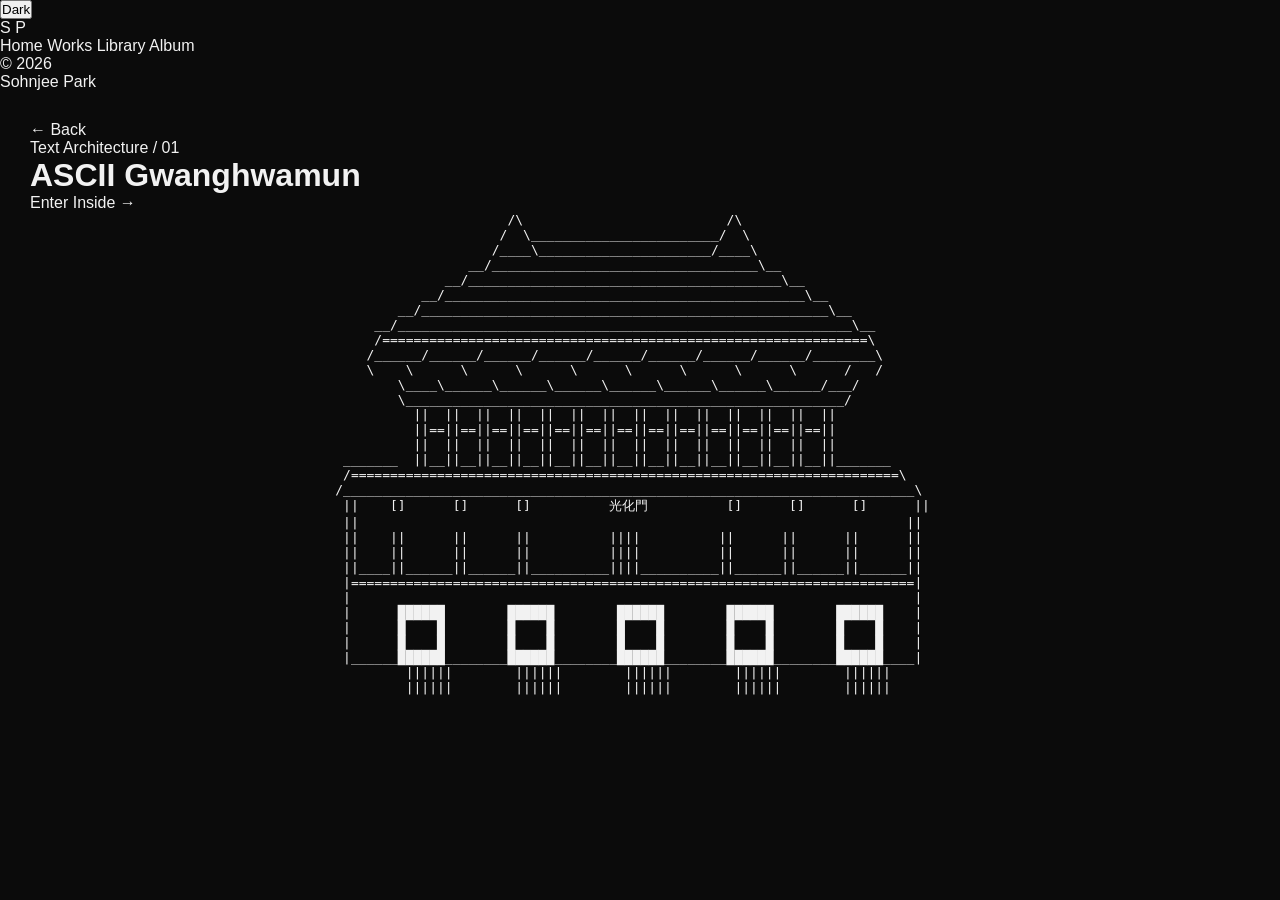
==== ascii-house.html @ 8c7b6ba4 "add extra html" ====
<!DOCTYPE html>
<html lang="ko">
<head>
  <title>ASCII Gwanghwamun | Sohnjee Park</title>
  <meta charset="utf-8" />
  <link rel="stylesheet" href="assets/style.css">
</head>

<body>

  <button class="theme-toggle" id="themeToggle">Dark</button>

  <aside class="side-nav">
  <div class="logo">
    <span>S</span>
    <i></i>
    <span>P</span>
  </div>

  <nav>
    <a href="index.html">Home</a>
    <a href="index.html#works" class="active">Works</a>
    <a href="index.html#library">Library</a>
    <a href="index.html#media">Album</a>
  </nav>

  <p class="copyright">© 2026<br>Sohnjee Park</p>
</aside>


  <main class="site-main">
  <div class="page ascii-page">

        <header class="sub-hero">
        <a class="back" href="index.html">← Back</a>

        <div>
            <p class="sub-label">Text Architecture / 01</p>
            <h1 class="sub-title">ASCII Gwanghwamun</h1>

            <div class="ascii-nav">
            <a href="ascii-interior.html">Enter Inside →</a>
            </div>
        </div>
        </header>

    <section class="ascii-full">
      <pre id="ascii-house">
                                                             /\                          /\                         
                                                            /  \________________________/  \                        
                                                           /____\______________________/____\                       
                                                        __/__________________________________\__                    
                                                     __/________________________________________\__                 
                                                  __/______________________________________________\__              
                                               __/____________________________________________________\__           
                                            __/__________________________________________________________\__        
                                            /==============================================================\       
                                           /______/______/______/______/______/______/______/______/________\      
                                           \    \      \      \      \      \      \      \      \      /   /       
                                               \____\______\______\______\______\______\______\______/___/        
                                               \________________________________________________________/         
                                                 ||  ||  ||  ||  ||  ||  ||  ||  ||  ||  ||  ||  ||  ||          
                                                 ||==||==||==||==||==||==||==||==||==||==||==||==||==||          
                                                 ||  ||  ||  ||  ||  ||  ||  ||  ||  ||  ||  ||  ||  ||          
                                        _______  ||__||__||__||__||__||__||__||__||__||__||__||__||__||_______   
                                        /======================================================================\  
                                       /_________________________________________________________________________\ 
                                        ||    []      []      []          光化門          []      []      []      ||
                                        ||                                                                      ||
                                        ||    ||      ||      ||          ||||          ||      ||      ||      ||
                                        ||    ||      ||      ||          ||||          ||      ||      ||      ||
                                        ||____||______||______||__________||||__________||______||______||______||
                                        |========================================================================|
                                        |                                                                        |
                                        |      ██████        ██████        ██████        ██████        ██████    |
                                        |      █    █        █    █        █    █        █    █        █    █    |
                                        |      █    █        █    █        █    █        █    █        █    █    |
                                        |______██████________██████________██████________██████________██████____|
                                                ||||||        ||||||        ||||||        ||||||        ||||||
                                                ||||||        ||||||        ||||||        ||||||        ||||||
</pre>
    </section>



    </div>
  </main>

  <script src="assets/script.js"></script>
</body>
</html>
---- assets/style.css ----
* {
  margin: 0;
  padding: 0;
  box-sizing: border-box;
}

body {
  background: #0b0b0b;
  color: #f2f2f2;
  font-family: Helvetica, Arial, sans-serif;
  overflow-x: hidden;
  cursor: none;
}

a {
  color: inherit;
  text-decoration: none;
}

.page {
  padding: 30px;
}

.cursor {
  position: fixed;
  width: 22px;
  height: 22px;
  border: 1px solid white;
  border-radius: 50%;
  pointer-events: none;
  z-index: 999;
  mix-blend-mode: difference;
  transform: translate(-50%, -50%);
}

.hero {
  min-height: 95vh;
  display: flex;
  flex-direction: column;
  justify-content: space-between;
  border: 1px solid #f2f2f2;
  padding: 30px;
}

.small-text {
  font-size: 14px;
  letter-spacing: 2px;
  text-transform: uppercase;
  opacity: 0.7;
}

.main-title {
  font-size: 15vw;
  line-height: 0.8;
  letter-spacing: -0.08em;
  text-transform: uppercase;
}

.main-title span {
  display: block;
  transition: transform 0.3s ease, letter-spacing 0.3s ease;
}

.main-title:hover span:first-child {
  transform: translateX(40px);
  letter-spacing: 0.02em;
}

.main-title:hover span:last-child {
  transform: translateX(-40px);
  letter-spacing: 0.02em;
}

.desc {
  max-width: 520px;
  font-size: 24px;
  line-height: 1.2;
}

.info {
  display: grid;
  grid-template-columns: repeat(3, 1fr);
  gap: 1px;
  margin-top: 30px;
  border: 1px solid #f2f2f2;
  background: #f2f2f2;
}

.card {
  background: #0b0b0b;
  min-height: 260px;
  padding: 25px;
  display: flex;
  flex-direction: column;
  justify-content: space-between;
  transition: background 0.3s ease, color 0.3s ease;
}

.card:hover {
  background: #f2f2f2;
  color: #0b0b0b;
}

.label {
  font-size: 13px;
  text-transform: uppercase;
  letter-spacing: 2px;
  opacity: 0.6;
}

.card h2 {
  font-size: 42px;
  line-height: 0.95;
  letter-spacing: -0.05em;
}

.interactive-section {
  margin-top: 30px;
  min-height: 100vh;
  border: 1px solid #f2f2f2;
  padding: 30px;
  display: flex;
  flex-direction: column;
  justify-content: space-between;
  overflow: hidden;
}

.type-box {
  width: 100%;
}

.interactive-type {
  font-size: 13vw;
  font-weight: 900;
  line-height: 0.8;
  letter-spacing: -0.08em;
  transition: transform 0.15s ease, letter-spacing 0.15s ease;
}

.outline {
  color: transparent;
  -webkit-text-stroke: 1.5px #f2f2f2;
}

@media (max-width: 800px) {
  .info {
    grid-template-columns: 1fr;
  }

  .main-title {
    font-size: 22vw;
  }

  .interactive-type {
    font-size: 19vw;
  }

  .desc {
    font-size: 20px;
  }
}
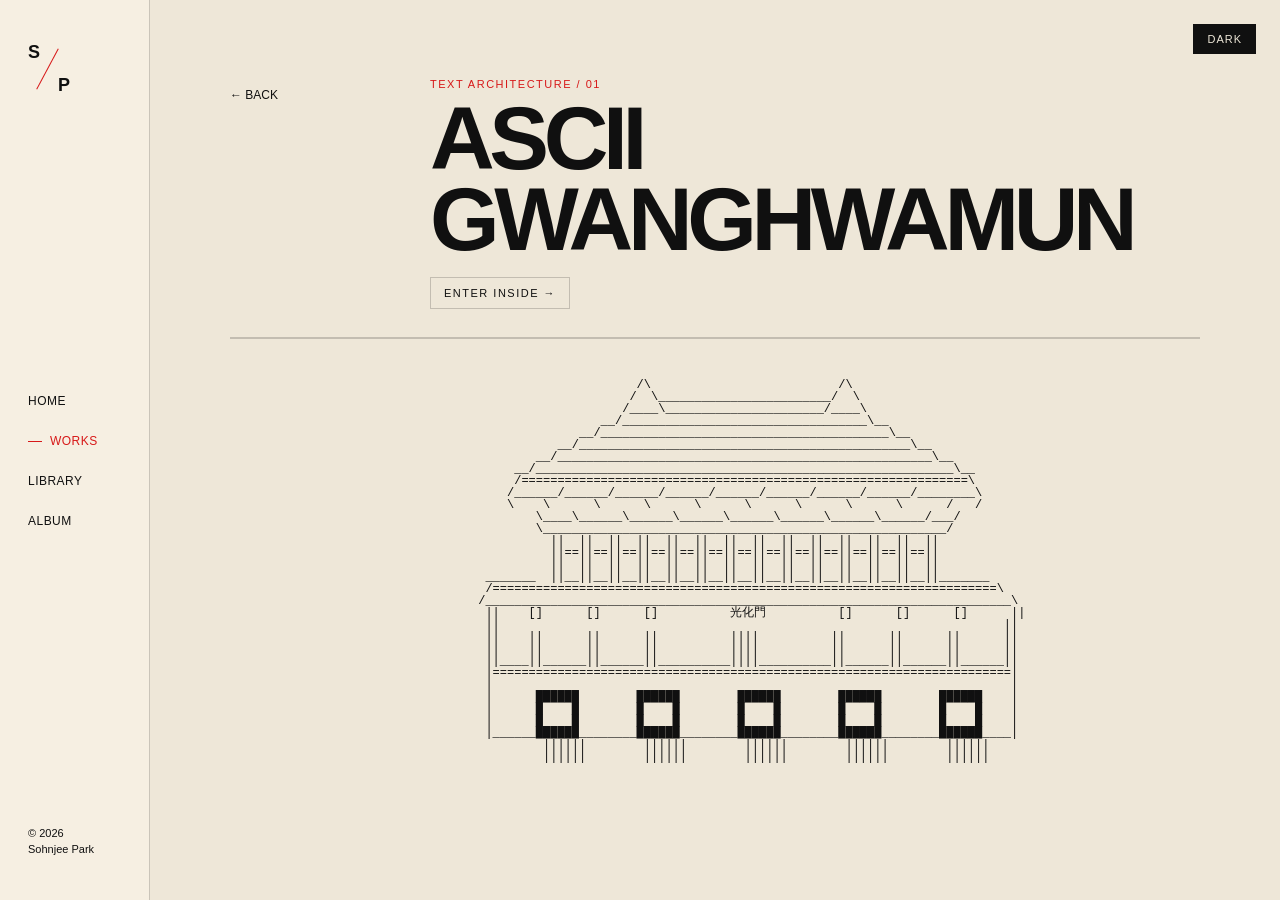
==== commit 96acad33: "Refactor ASCII house HTML structure" ====
--- a/ascii-house.html
+++ b/ascii-house.html
@@ -45,7 +45,9 @@
         </header>
 
     <section class="ascii-full">
-      <pre id="ascii-house">
+        <div class="ascii-house-wrap ascii-house-wrap">
+      <a class="ascii-switch-link" href="ascii-interior.html">
+  <pre id="ascii-house">
                                                              /\                          /\                         
                                                             /  \________________________/  \                        
                                                            /____\______________________/____\                       
@@ -79,6 +81,8 @@
                                                 ||||||        ||||||        ||||||        ||||||        ||||||
                                                 ||||||        ||||||        ||||||        ||||||        ||||||
 </pre>
+</a>
+</div>
     </section>
 
 
@@ -88,4 +92,4 @@
 
   <script src="assets/script.js"></script>
 </body>
-</html>+</html>
--- a/assets/style.css
+++ b/assets/style.css
@@ -4,12 +4,35 @@
   box-sizing: border-box;
 }
 
+:root {
+  --bg: #eee7d8;
+  --text: #101010;
+  --muted: #5f5a50;
+  --red: #d71919;
+  --green: #5f7564;
+  --line: rgba(0, 0, 0, 0.18);
+  --paper: #f6efe2;
+}
+
+body.dark {
+  --bg: #10100e;
+  --text: #eee7d8;
+  --muted: #a69a88;
+  --red: #e02a22;
+  --green: #27372d;
+  --line: rgba(238, 231, 216, 0.22);
+  --paper: #1b1b18;
+}
+
+html {
+  scroll-behavior: smooth;
+}
+
 body {
-  background: #0b0b0b;
-  color: #f2f2f2;
+  background: var(--bg);
+  color: var(--text);
   font-family: Helvetica, Arial, sans-serif;
-  overflow-x: hidden;
-  cursor: none;
+  transition: background 0.4s ease, color 0.4s ease;
 }
 
 a {
@@ -18,144 +41,3022 @@
 }
 
 .page {
-  padding: 30px;
-}
-
-.cursor {
+  width: min(1100px, calc(100% - 48px));
+  margin: 0 auto;
+  padding: 36px 0 80px;
+}
+
+/* dark mode button */
+
+.theme-toggle {
   position: fixed;
-  width: 22px;
-  height: 22px;
-  border: 1px solid white;
+  right: 24px;
+  top: 24px;
+  z-index: 20;
+  background: var(--text);
+  color: var(--bg);
+  border: none;
+  padding: 9px 14px;
+  font-size: 11px;
+  letter-spacing: 1px;
+  text-transform: uppercase;
+  cursor: pointer;
+}
+
+/* hero */
+
+.hero {
+  min-height: 68vh;
+  padding: 34px;
+  background:
+    linear-gradient(90deg, rgba(215, 25, 25, 0.92) 0%, rgba(215, 25, 25, 0.92) 34%, transparent 34%),
+    var(--paper);
+  border: 1px solid var(--line);
+  position: relative;
+  overflow: hidden;
+}
+
+.hero::after {
+  content: "";
+  position: absolute;
+  inset: 0;
+  background:
+    repeating-linear-gradient(
+      0deg,
+      transparent 0px,
+      transparent 8px,
+      rgba(0,0,0,0.025) 9px
+    );
+  pointer-events: none;
+}
+
+.hero-meta {
+  display: flex;
+  justify-content: space-between;
+  font-family: "Helvetica", monospace;
+  font-size: 11px;
+  letter-spacing: 1px;
+  text-transform: uppercase;
+  position: relative;
+  z-index: 2;
+}
+
+.main-title {
+  margin-top: 90px;
+  font-size: clamp(76px, 12vw, 160px);
+  line-height: 0.78;
+  letter-spacing: -0.08em;
+  font-weight: 900;
+  text-transform: uppercase;
+  position: relative;
+  z-index: 2;
+  transition: transform 0.15s ease;
+
+  background: linear-gradient(
+    90deg,
+    var(--paper) 0%,
+    var(--paper) 34%,
+    var(--text) 34%,
+    var(--text) 100%
+  );
+
+  -webkit-background-clip: text;
+  background-clip: text;
+  color: transparent;
+}
+
+.title-wrap {
+  position: relative;
+  margin-top: 90px;
+  width: max-content;
+  z-index: 2;
+}
+
+.main-title {
+  margin: 0;
+  padding: 0;
+  font-family: Helvetica, Arial, sans-serif;
+  font-size: clamp(76px, 12vw, 160px);
+  line-height: 0.9;
+  letter-spacing: -0.08em;
+  font-weight: 900;
+  text-transform: uppercase;
+  transition:
+    letter-spacing 0.8s cubic-bezier(0.16, 1, 0.3, 1),
+    transform 0.8s cubic-bezier(0.16, 1, 0.3, 1);
+}
+
+.main-title span {
+  display: block;
+  transition: transform 0.8s cubic-bezier(0.16, 1, 0.3, 1);
+}
+
+/* 기본 검정 글자 */
+.title-base {
+  color: var(--text);
+}
+
+/* 빨간 배경 위에만 보이는 크림색 글자 */
+.title-cover {
+  position: absolute;
+  top: 0;
+  left: 0;
+  color: var(--paper);
+  pointer-events: none;
+
+  /* 빨간 영역보다 아주 살짝 더 넓게 덮어서 검은 글자 삐져나옴 방지 */
+  clip-path: inset(0 60.5% 0 0);
+}
+
+/* 마우스 올리면 오른쪽으로 벌어지는 효과 */
+.title-wrap:hover .main-title {
+  letter-spacing: 0.02em;
+  transform: translateX(28px);
+}
+
+/* Park 줄은 조금 덜 움직이게 하면 더 자연스러움 */
+.title-wrap:hover .main-title span:last-child {
+  transform: translateX(18px);
+}
+
+.intro {
+  margin-top: 28px;
+  max-width: 500px;
+  font-size: 18px;
+  line-height: 1.45;
+  color: var(--muted);
+  position: relative;
+  z-index: 2;
+}
+
+.favorites {
+  margin-top: 46px;
+  display: flex;
+  flex-direction: column;
+  gap: 10px;
+  width: fit-content;
+  position: relative;
+  z-index: 2;
+}
+
+.favorites a {
+  font-family: Helvetica, Arial, sans-serif;
+  font-size: 14px;
+  letter-spacing: 0.2px;
+  border-bottom: 1px solid var(--line);
+  padding-bottom: 5px;
+  color: var(--text);
+
+  transition:
+    color 0.3s ease,
+    padding-left 0.3s ease,
+    letter-spacing 0.3s ease;
+}
+
+.favorites a:hover {
+  color: #4f6d55;
+  padding-left: 12px;
+  letter-spacing: 0.03em;
+}
+
+/* archive */
+
+.works {
+  margin-top: 22px;
+  padding: 32px 0;
+}
+
+.section-head {
+  display: flex;
+  align-items: end;
+  justify-content: space-between;
+  margin-bottom: 22px;
+}
+
+.section-head p {
+  font-family: "Helvetica", monospace;
+  font-size: 11px;
+  text-transform: uppercase;
+  letter-spacing: 1.5px;
+  color: var(--red);
+}
+
+.section-head h2 {
+  font-size: 44px;
+  letter-spacing: -0.05em;
+  text-transform: uppercase;
+}
+
+.work-list {
+  border-top: 1px solid var(--line);
+}
+
+.work-row {
+  display: grid;
+  grid-template-columns: 52px 1fr 190px 30px;
+  align-items: center;
+  padding: 17px 0;
+  border-bottom: 1px solid var(--line);
+  transition: all 0.25s ease;
+}
+
+.work-row:hover {
+  color: var(--red);
+  padding-left: 16px;
+}
+
+.num,
+.type,
+.arrow {
+  font-family: "Helvetica", monospace;
+  font-size: 11px;
+  text-transform: uppercase;
+  letter-spacing: 1px;
+}
+
+.title {
+  font-size: 22px;
+  font-weight: 700;
+  letter-spacing: -0.03em;
+}
+
+.arrow {
+  text-align: right;
+}
+
+/* sub page */
+
+.sub-hero {
+  display: flex;
+  justify-content: space-between;
+  align-items: end;
+  padding-bottom: 22px;
+  border-bottom: 1px solid var(--line);
+}
+
+.back {
+  font-family: "Helvetica", monospace;
+  font-size: 12px;
+  text-transform: uppercase;
+}
+
+.back:hover {
+  color: var(--red);
+}
+
+.sub-label {
+  font-family: "Helvetica", monospace;
+  font-size: 11px;
+  color: var(--red);
+  text-transform: uppercase;
+  letter-spacing: 1.5px;
+  margin-bottom: 8px;
+}
+
+.sub-title {
+  font-size: clamp(42px, 7vw, 92px);
+  line-height: 0.9;
+  letter-spacing: -0.06em;
+  text-transform: uppercase;
+}
+
+.ascii-frame {
+  margin-top: 28px;
+  background:
+    linear-gradient(90deg, rgba(215, 25, 25, 0.88) 0%, rgba(215, 25, 25, 0.88) 18%, transparent 18%),
+    var(--paper);
+  border: 1px solid var(--line);
+  min-height: 560px;
+  display: flex;
+  align-items: center;
+  justify-content: flex-start;
+  overflow-x: auto;
+  overflow-y: hidden;
+  padding: 36px;
+}
+
+#ascii-house {
+  font-family: "Courier New", Courier, monospace;
+  font-size: 12px;
+  line-height: 1;
+  letter-spacing: 0;
+  white-space: pre;
+  tab-size: 2;
+  color: var(--text);
+
+  width: max-content;
+  min-width: max-content;
+  margin: 0;
+}
+
+.ascii-note {
+  margin-top: 18px;
+  font-size: 16px;
+  color: var(--muted);
+}
+
+/* mobile */
+
+@media (max-width: 800px) {
+  .page {
+    width: calc(100% - 28px);
+    padding-top: 70px;
+  }
+
+  .hero {
+    min-height: auto;
+    padding: 24px;
+  }
+
+  .main-title {
+    margin-top: 80px;
+    font-size: 20vw;
+  }
+
+  .work-row {
+    grid-template-columns: 40px 1fr 24px;
+  }
+
+  .type {
+    display: none;
+  }
+
+  .sub-hero {
+    display: block;
+  }
+
+  .sub-title {
+    margin-top: 30px;
+  }
+
+  #ascii-house {
+    font-size: 9px;
+  }
+  #ascii-interior,
+  #ascii-house {
+  font-size: 6px;
+  }
+}
+
+body.dark .title-base {
+  color: var(--text);
+}
+
+body.dark .title-cover {
+  color: var(--paper);
+}
+
+.book-archive {
+  margin-top: 90px;
+  padding-top: 34px;
+  border-top: 1px solid var(--line);
+}
+
+.book-head {
+  width: 86%;
+  margin: 0 auto 26px;
+
+  display: flex;
+  justify-content: space-between;
+  align-items: flex-end;
+}
+
+.book-head p {
+  color: var(--red);
+  font-size: 13px;
+  letter-spacing: 0.18em;
+  text-transform: uppercase;
+  font-weight: 700;
+}
+
+.book-head h2 {
+  font-size: 54px;
+  line-height: 0.9;
+  letter-spacing: -0.06em;
+  text-transform: uppercase;
+}
+
+.book-track-wrap {
+  width: 86%;
+  margin: 0 auto;
+
+  overflow-x: auto;
+  overflow-y: visible;
+  scroll-behavior: smooth;
+  cursor: grab;
+
+  padding-top: 20px;
+  padding-bottom: 18px;
+}
+
+.book-track-wrap:active {
+  cursor: grabbing;
+}
+
+.book-track {
+  display: flex;
+  gap: 18px;
+  width: max-content;
+}
+
+.book-card {
+  width: 170px;
+  flex: 0 0 auto;
+  display: block;
+}
+
+.book-card img {
+  width: 100%;
+  height: 250px;
+  object-fit: cover;
+  display: block;
+  filter: grayscale(15%) contrast(105%);
+  transition:
+    transform 0.45s ease,
+    filter 0.45s ease;
+}
+
+.book-info {
+  margin-top: 12px;
+}
+
+.book-author {
+  display: block;
+
+  font-size: 10px;
+
+  letter-spacing: 0.18em;
+
+  text-transform: uppercase;
+
+  color: var(--red);
+
+  margin-bottom: 6px;
+}
+
+.book-title {
+  display: block;
+
+  font-size: 15px;
+
+  line-height: 1.25;
+
+  color: var(--text);
+
+  transition: color .3s ease;
+}
+
+.book-card:hover img {
+  transform: translateY(-8px);
+  filter: grayscale(0%) contrast(115%);
+}
+
+.book-card:hover .book-author {
+  color: #4f6d55;
+}
+
+.book-card:hover .book-title {
+  color: #4f6d55;
+}
+
+.book-track-wrap::-webkit-scrollbar {
+  display: none;
+}
+
+.book-track-wrap {
+  scrollbar-width: none;
+}
+
+.book-number {
+  display:block;
+
+  font-size:10px;
+
+  margin-bottom:8px;
+
+  color:#888;
+
+  letter-spacing:.2em;
+}
+
+.ascii-nav {
+  margin-top: 18px;
+  display: flex;
+  gap: 10px;
+}
+
+.ascii-nav a {
+  display: inline-block;
+  padding: 9px 13px;
+  border: 1px solid var(--line);
+  font-size: 11px;
+  letter-spacing: 1.5px;
+  text-transform: uppercase;
+  transition:
+    background 0.25s ease,
+    color 0.25s ease,
+    padding-left 0.25s ease;
+}
+
+.ascii-nav a:hover {
+  background: var(--red);
+  color: var(--paper);
+  padding-left: 18px;
+}
+
+#ascii-interior {
+  font-family: "Courier New", Courier, monospace;
+  font-size: 12px;
+  line-height: 1;
+  letter-spacing: 0;
+  white-space: pre;
+  color: var(--text);
+  width: max-content;
+  min-width: max-content;
+  margin: 0;
+}
+
+.interior-frame {
+  justify-content: flex-start;
+  overflow: auto;
+}
+
+.ascii-full {
+  width: 100%;
+
+  overflow-x: auto;
+  overflow-y: auto;
+
+  padding-top: 40px;
+
+  display: block;
+}
+
+.ascii-page {
+  max-width: 100%;
+
+  padding-left: 40px;
+  padding-right: 40px;
+}
+
+
+.gif-page {
+  margin-top: 40px;
+  min-height: 60vh;
+  border-top: 1px solid var(--line);
+  padding-top: 40px;
+
+  display: flex;
+  justify-content: center;
+  align-items: center;
+}
+
+.gif-page img {
+  max-width: 80%;
+  max-height: 70vh;
+  object-fit: contain;
+  display: block;
+  border: 1px solid var(--line);
+}
+
+
+
+
+
+
+/* CSS Tea Still Life */
+
+.still-life-page {
+  margin-top: 40px;
+  border-top: 1px solid var(--line);
+  padding-top: 40px;
+  display: flex;
+  justify-content: center;
+}
+
+.still-life {
+  position: relative;
+  width: 760px;
+  height: 980px;
+  background:
+    linear-gradient(180deg, #f8f5ee 0%, #eee8dd 100%);
+  border: 1px solid var(--line);
+  overflow: hidden;
+}
+
+/* background */
+
+.wall-line {
+  position: absolute;
+  top: 0;
+  left: 505px;
+  width: 18px;
+  height: 320px;
+  background: #d8d2c8;
+  border-left: 4px solid #8b6b5d;
+  opacity: 0.7;
+}
+
+.back-person {
+  position: absolute;
+  top: 0;
+  left: 0;
+  width: 360px;
+  height: 330px;
+}
+
+.shirt {
+  position: absolute;
+  top: -20px;
+  left: -20px;
+  width: 330px;
+  height: 330px;
+  background: #111814;
+  border-radius: 0 0 70px 0;
+}
+
+.arm {
+  position: absolute;
+  background: #c38c72;
+  border-radius: 80px;
+  opacity: 0.9;
+}
+
+.arm-left {
+  width: 190px;
+  height: 70px;
+  top: 250px;
+  left: 10px;
+  transform: rotate(8deg);
+}
+
+.arm-right {
+  width: 130px;
+  height: 170px;
+  top: 150px;
+  left: 225px;
+  transform: rotate(18deg);
+}
+
+/* metal stand */
+
+.stand {
+  position: absolute;
+  left: 120px;
+  top: 110px;
+  width: 430px;
+  height: 600px;
+}
+
+.handle-top {
+  position: absolute;
+  left: 30px;
+  top: 0;
+  width: 360px;
+  height: 260px;
+  border: 7px solid #8f8981;
+  border-bottom: none;
+  border-radius: 210px 210px 40px 40px;
+  transform: rotate(-5deg);
+  box-shadow: inset 0 0 0 2px #d7d0c7;
+}
+
+.stand-left,
+.stand-right {
+  position: absolute;
+  top: 170px;
+  width: 7px;
+  height: 470px;
+  background: #8f8981;
+  border-radius: 10px;
+  box-shadow: inset 0 0 0 2px #d8d2c8;
+}
+
+.stand-left {
+  left: 28px;
+}
+
+.stand-right {
+  right: 42px;
+}
+
+.hook {
+  position: absolute;
+  right: 24px;
+  bottom: -10px;
+  width: 34px;
+  height: 34px;
+  border: 6px solid #8f8981;
+  border-left: none;
+  border-top: none;
+  border-radius: 0 0 30px 0;
+}
+
+/* plates */
+
+.plate {
+  position: absolute;
+  background: #fffdf7;
+  border: 2px solid #d6d0c5;
   border-radius: 50%;
+  box-shadow:
+    0 18px 40px rgba(0,0,0,0.08),
+    inset 0 0 0 10px rgba(230,224,214,0.55);
+}
+
+.plate-ring {
+  position: absolute;
+  inset: 38px;
+  border: 2px solid #d7d1c8;
+  border-radius: 50%;
+}
+
+.top-plate {
+  top: 270px;
+  left: 60px;
+  width: 500px;
+  height: 145px;
+}
+
+.bottom-plate {
+  top: 520px;
+  left: 115px;
+  width: 430px;
+  height: 120px;
+}
+
+/* cake */
+
+.cake {
+  position: absolute;
+  left: 185px;
+  top: 38px;
+  width: 155px;
+  height: 62px;
+  background: #5a3428;
+  border-radius: 8px 8px 5px 5px;
+  box-shadow: inset 0 -14px 0 rgba(0,0,0,0.12);
+}
+
+.cake::after {
+  content: "";
+  position: absolute;
+  bottom: -8px;
+  left: 4px;
+  width: 150px;
+  height: 12px;
+  background: #7a4a36;
+  border-radius: 50%;
+}
+
+.cream {
+  position: absolute;
+  top: -21px;
+  left: 10px;
+  width: 128px;
+  height: 25px;
+  background:
+    radial-gradient(circle at 12px 12px, #eee1ce 0 11px, transparent 12px),
+    radial-gradient(circle at 35px 12px, #eee1ce 0 11px, transparent 12px),
+    radial-gradient(circle at 58px 12px, #eee1ce 0 11px, transparent 12px),
+    radial-gradient(circle at 81px 12px, #eee1ce 0 11px, transparent 12px),
+    radial-gradient(circle at 104px 12px, #eee1ce 0 11px, transparent 12px);
+}
+
+.gold {
+  position: absolute;
+  width: 10px;
+  height: 10px;
+  background: #d6a334;
+  border-radius: 50%;
+}
+
+.gold-1 {
+  top: -24px;
+  left: 118px;
+}
+
+.gold-2 {
+  top: -15px;
+  left: 142px;
+}
+
+/* bottom desserts */
+
+.jam {
+  position: absolute;
+  width: 64px;
+  height: 56px;
+  background: rgba(162, 82, 40, 0.78);
+  border: 4px solid rgba(255,255,255,0.75);
+  border-radius: 6px 6px 15px 15px;
+  top: 32px;
+}
+
+.jam::before {
+  content: "";
+  position: absolute;
+  top: -5px;
+  left: 5px;
+  width: 45px;
+  height: 14px;
+  border-radius: 50%;
+  background: rgba(220, 132, 67, 0.8);
+}
+
+.jam-1 {
+  left: 82px;
+}
+
+.jam-2 {
+  left: 150px;
+}
+
+.small-dessert {
+  position: absolute;
+  top: 44px;
+  width: 42px;
+  height: 42px;
+  border-radius: 50%;
+  background: #ead8c4;
+  border: 4px solid #f7f2e9;
+}
+
+.dessert-1 {
+  left: 245px;
+  background: #f1d2d8;
+}
+
+.dessert-2 {
+  left: 296px;
+  background: #f7e7c3;
+}
+
+.dessert-3 {
+  left: 335px;
+  background: #d7b36a;
+}
+
+/* teapot */
+
+.pot-lid {
+  position: absolute;
+  left: -8px;
+  bottom: 160px;
+  width: 82px;
+  height: 28px;
+  background: #e2bd68;
+  border: 4px solid #946b2d;
+  border-radius: 50% 50% 20% 20%;
+}
+
+.teapot {
+  position: absolute;
+  left: 15px;
+  bottom: 120px;
+  width: 260px;
+  height: 250px;
+}
+
+.pot-body {
+  position: absolute;
+  left: -60px;
+  bottom: 0;
+  width: 220px;
+  height: 180px;
+  background:
+    radial-gradient(circle at 70px 45px, rgba(255,255,255,0.75), transparent 26%),
+    #d3a64c;
+  border: 5px solid #946b2d;
+  border-radius: 50%;
+  box-shadow:
+    inset 18px -20px 0 rgba(127,91,40,0.25),
+    0 18px 30px rgba(0,0,0,0.14);
+}
+
+
+
+.pot-spout {
+  position: absolute;
+  right: 20px;
+  bottom: 108px;
+  width: 150px;
+  height: 65px;
+  border-top: 22px solid #f7f2e9;
+  border-radius: 80% 10% 0 0;
+  transform: rotate(-22deg);
+}
+
+.pot-handle {
+  position: absolute;
+  left: -90px;
+  bottom: 58px;
+  width: 80px;
+  height: 110px;
+  border: 12px solid #946b2d;
+  border-right: none;
+  border-radius: 60px 0 0 60px;
+}
+
+.pot-foot {
+  position: absolute;
+  bottom: -12px;
+  width: 32px;
+  height: 24px;
+  background: #f7f2e9;
+  border: 3px solid #946b2d;
+  border-radius: 50%;
+}
+
+.foot-1 {
+  left: 5px;
+}
+
+.foot-2 {
+  left: 95px;
+}
+
+/* iced tea */
+
+.iced-tea {
+  position: absolute;
+  right: 95px;
+  top: 270px;
+  width: 135px;
+  height: 230px;
+}
+
+.glass-bowl {
+  position: absolute;
+  top: 30px;
+  left: 20px;
+  width: 95px;
+  height: 110px;
+  border: 3px solid rgba(130,120,110,0.5);
+  border-radius: 12px 12px 45px 45px;
+  background: rgba(255,255,255,0.25);
+  overflow: hidden;
+}
+
+.tea-color {
+  position: absolute;
+  top: 72px;
+  left: 23px;
+  width: 89px;
+  height: 64px;
+  background: #a7551f;
+  border-radius: 0 0 38px 38px;
+}
+
+.ice {
+  position: absolute;
+  width: 24px;
+  height: 20px;
+  background: rgba(255,255,255,0.45);
+  border-radius: 5px;
+  transform: rotate(18deg);
+}
+
+.ice-1 {
+  top: 54px;
+  left: 40px;
+}
+
+.ice-2 {
+  top: 62px;
+  left: 75px;
+}
+
+.ice-3 {
+  top: 83px;
+  left: 58px;
+}
+
+.straw {
+  position: absolute;
+  top: -4px;
+  left: 88px;
+  width: 5px;
+  height: 125px;
+  background: rgba(180,180,175,0.9);
+  transform: rotate(-17deg);
+}
+
+.glass-stem {
+  position: absolute;
+  top: 138px;
+  left: 66px;
+  width: 10px;
+  height: 54px;
+  background: rgba(130,120,110,0.45);
+}
+
+.glass-foot {
+  position: absolute;
+  top: 188px;
+  left: 38px;
+  width: 68px;
+  height: 18px;
+  border: 3px solid rgba(130,120,110,0.45);
+  border-radius: 50%;
+}
+
+/* front plate */
+
+.front-plate {
+  position: absolute;
+  right: 65px;
+  bottom: 105px;
+  width: 320px;
+  height: 130px;
+  background: #fffdf7;
+  border: 2px solid #d6d0c5;
+  border-radius: 50%;
+  transform: rotate(-6deg);
+}
+
+.twg-logo {
+  position: absolute;
+  top: 22px;
+  left: 120px;
+  width: 50px;
+  height: 28px;
+  border: 2px solid #111;
+  border-radius: 50%;
+  font-size: 12px;
+  font-weight: 700;
+  display: flex;
+  align-items: center;
+  justify-content: center;
+}
+
+.napkin {
+  position: absolute;
+  right: 40px;
+  top: 52px;
+  width: 165px;
+  height: 82px;
+  background: #f7f3ec;
+  box-shadow: inset 0 0 0 2px rgba(0,0,0,0.03);
+  transform: rotate(5deg);
+}
+
+/* fork */
+
+.fork {
+  position: absolute;
+  left: 170px;
+  bottom: 30px;
+  width: 70px;
+  height: 230px;
+  transform: rotate(-12deg);
+}
+
+.fork-handle {
+  position: absolute;
+  left: 30px;
+  top: 60px;
+  width: 12px;
+  height: 170px;
+  background: #b5aaa0;
+  border-radius: 10px;
+}
+
+.fork-head {
+  position: absolute;
+  top: 0;
+  left: 15px;
+  width: 45px;
+  height: 70px;
+  border-left: 6px solid #b5aaa0;
+  border-right: 6px solid #b5aaa0;
+}
+
+.fork-head::before {
+  content: "";
+  position: absolute;
+  left: 10px;
+  top: 0;
+  width: 6px;
+  height: 70px;
+  background: #b5aaa0;
+}
+
+.fork-head::after {
+  content: "";
+  position: absolute;
+  left: 25px;
+  top: 0;
+  width: 6px;
+  height: 70px;
+  background: #b5aaa0;
+}
+
+/* responsive */
+
+@media (max-width: 900px) {
+  .still-life {
+    transform: scale(0.72);
+    transform-origin: top center;
+    margin-bottom: -260px;
+  }
+}
+
+.still-life-page {
+  flex-direction: column;
+  align-items: center;
+}
+
+.photo-toggle {
+  margin-bottom: 18px;
+  background: transparent;
+  border: 1px solid var(--line);
+  color: var(--text);
+  padding: 9px 14px;
+  font-family: Helvetica, Arial, sans-serif;
+  font-size: 11px;
+  letter-spacing: 1.5px;
+  text-transform: uppercase;
+  cursor: pointer;
+  transition:
+    background 0.25s ease,
+    color 0.25s ease,
+    border-color 0.25s ease;
+}
+
+.photo-toggle:hover {
+  background: var(--red);
+  color: var(--paper);
+  border-color: var(--red);
+}
+
+.still-life-wrap {
+  position: relative;
+  width: 760px;
+  height: 980px;
+}
+
+.original-photo {
+  display: none;
+  width: 760px;
+  height: 980px;
+  object-fit: cover;
+  border: 1px solid var(--line);
+}
+
+.still-life-wrap.show-photo .still-life {
+  display: none;
+}
+
+.still-life-wrap.show-photo .original-photo {
+  display: block;
+}
+
+
+/* Tea Shelf */
+
+.tea-shelf-page {
+  margin-top: 40px;
+  border-top: 1px solid var(--line);
+  padding-top: 40px;
+  display: flex;
+  justify-content: center;
+}
+
+.tea-shelf {
+  width: 860px;
+  min-height: 650px;
+  padding: 34px;
+
+  background: #2b170f;
+  border: 1px solid #2b170f;
+
+  display: grid;
+  grid-template-rows: repeat(3, 1fr);
+  gap: 26px;
+
+  box-shadow: none;
+}
+
+.shelf-row {
+  position: relative;
+  display: grid;
+  grid-template-columns: repeat(4, 1fr);
+  gap: 24px;
+  align-items: end;
+  padding: 26px 24px 0;
+
+  background: #56301f;
+  border: 8px solid #2b170f;
+
+  box-shadow: none;
+}
+
+.shelf-row::after {
+  content: "";
+  position: absolute;
+  left: -8px;
+  right: -8px;
+  bottom: -13px;
+  height: 18px;
+  background: #1b0f0a;
+  box-shadow: 0 8px 18px rgba(0,0,0,0.38);
+}
+
+.tea-tin {
+  position: relative;
+  width: 120px;
+  height: 155px;
+  margin: 0 auto;
+  border-radius: 12px 12px 8px 8px;
+  border: 3px solid rgba(0,0,0,0.25);
+  background: #d9a51f;
+  box-shadow:
+    inset 12px 0 16px rgba(255,255,255,0.16),
+    inset -14px 0 18px rgba(0,0,0,0.18),
+    0 16px 18px rgba(0,0,0,0.28);
+  transition:
+    transform 0.35s ease,
+    box-shadow 0.35s ease;
+}
+
+.tea-tin:hover {
+  transform: translateY(-12px) rotate(-1deg);
+  box-shadow:
+    inset 12px 0 16px rgba(255,255,255,0.16),
+    inset -14px 0 18px rgba(0,0,0,0.18),
+    0 26px 28px rgba(0,0,0,0.34);
+}
+
+.tin-lid {
+  position: absolute;
+  top: -15px;
+  left: 11px;
+  width: 98px;
+  height: 23px;
+  border-radius: 12px 12px 4px 4px;
+  background: inherit;
+  border: 3px solid rgba(0,0,0,0.22);
+  box-shadow: inset 0 6px 8px rgba(255,255,255,0.16);
+}
+
+.tin-label {
+  position: absolute;
+  left: 15px;
+  right: 15px;
+  top: 37px;
+  bottom: 26px;
+  border: 2px solid rgba(20,20,20,0.5);
+  display: flex;
+  flex-direction: column;
+  justify-content: center;
+  align-items: center;
+  color: #1a130d;
+  text-align: center;
+  background: rgba(255,255,255,0.13);
+}
+
+.brand {
+  font-size: 25px;
+  font-weight: 900;
+  letter-spacing: -0.08em;
+  line-height: 0.85;
+}
+
+.tea-name {
+  margin-top: 10px;
+  padding: 0 5px;
+  font-size: 9px;
+  line-height: 1.15;
+  letter-spacing: 0.08em;
+  text-transform: uppercase;
+}
+
+.tea-tin.small {
+  width: 95px;
+  height: 125px;
+}
+
+.tea-tin.small .tin-lid {
+  width: 76px;
+  left: 8px;
+}
+
+.tea-tin.small .brand {
+  font-size: 20px;
+}
+
+.yellow {
+  background: #d8a719;
+}
+
+.gold {
+  background: #c69218;
+}
+
+.red {
+  background: #c91818;
+}
+
+.green {
+  background: #60784a;
+}
+
+.pink {
+  background: #d98a90;
+}
+
+.mint {
+  background: #b8d7c9;
+}
+
+.cream {
+  background: #e9dfc7;
+}
+
+.orange {
+  background: #d36f2b;
+}
+
+.black {
+  background: #151515;
+}
+
+.black .tin-label {
+  color: #e9dfc7;
+  border-color: rgba(233,223,199,0.6);
+}
+
+.tea-box {
+  width: 132px;
+  height: 92px;
+  margin: 0 auto;
+  background: #d3311f;
+  border: 3px solid rgba(0,0,0,0.3);
+  display: flex;
+  flex-direction: column;
+  justify-content: center;
+  align-items: center;
+  color: #f6efe2;
+  font-size: 20px;
+  font-weight: 900;
+  letter-spacing: 0.12em;
+  box-shadow: 0 16px 18px rgba(0,0,0,0.28);
+}
+
+.tea-pot-small {
+  position: relative;
+  width: 130px;
+  height: 100px;
+  margin: 0 auto;
+}
+
+.mini-pot-body {
+  position: absolute;
+  left: 25px;
+  bottom: 0;
+  width: 80px;
+  height: 60px;
+  background: #b7b7ad;
+  border: 3px solid #6f6f68;
+  border-radius: 50%;
+}
+
+.mini-pot-lid {
+  position: absolute;
+  left: 48px;
+  bottom: 55px;
+  width: 35px;
+  height: 14px;
+  background: #d8d8ce;
+  border: 3px solid #6f6f68;
+  border-radius: 50%;
+}
+
+.mini-pot-spout {
+  position: absolute;
+  right: 5px;
+  bottom: 35px;
+  width: 45px;
+  height: 20px;
+  border-top: 8px solid #b7b7ad;
+  transform: rotate(-15deg);
+}
+
+.mini-pot-handle {
+  position: absolute;
+  left: 7px;
+  bottom: 22px;
+  width: 35px;
+  height: 28px;
+  border: 7px solid #b7b7ad;
+  border-right: none;
+  border-radius: 50% 0 0 50%;
+}
+
+
+
+.tea-photo-tin {
+  width: 130px;
+  height: 210px;
+  margin: 0 auto;
+
+  display: flex;
+  align-items: flex-end;
+  justify-content: center;
+
+  transition: transform 0.35s ease;
+}
+
+
+
+.tea-photo-tin:hover {
+  transform: translateY(-12px) rotate(-1deg);
+}
+
+.tea-photo-tin {
+  width: 180px !important;
+  height: 260px !important;
+  margin: 0 auto !important;
+
+  display: flex !important;
+  align-items: flex-end !important;
+  justify-content: center !important;
+
+  background: transparent !important;
+  border: none !important;
+  box-shadow: none !important;
+  overflow: visible !important;
+}
+
+.tea-photo {
+  width: auto !important;
+  height: 100% !important;
+  max-width: none !important;
+  max-height: none !important;
+  display: block !important;
+  object-fit: contain !important;
+}
+
+.haute {
+  height: 310px !important;
+}
+
+.french {
+  height: 300px !important;
+}
+
+.napoleon {
+  height: 305px !important;
+}
+
+.emperor {
+  height: 305px !important;
+}
+
+.blacktea {
+  height: 305px !important;
+}
+
+.english {
+  height: 310px !important;
+}
+
+.red {
+  height: 320px !important;
+}
+
+.teaparty {
+  height: 310px !important;
+}
+
+.ritz {
+  height: 380px !important;
+}
+
+.vendome {
+  height: 360px !important;
+}
+
+/* tea shelf 전체 크기 줄이고, 모양 유지 */
+
+.tea-display {
+  transform: scale(0.86);
+  transform-origin: top center;
+  margin-bottom: -90px;
+}
+
+.tea-shelf {
+  width: 920px;
+  min-height: 650px;
+}
+
+.shelf-row {
+  grid-template-columns: repeat(4, 1fr);
+}
+
+@media (max-width: 1100px) {
+  .tea-display {
+    transform: scale(0.72);
+    transform-origin: top center;
+    margin-bottom: -180px;
+  }
+}
+
+@media (max-width: 800px) {
+  .tea-display {
+    transform: scale(0.52);
+    transform-origin: top center;
+    margin-bottom: -340px;
+  }
+
+  .tea-shelf-page {
+    overflow-x: hidden;
+  }
+}
+
+.tea-photo-tin {
+  cursor: pointer;
+  border: none;
+  background: transparent;
+  padding: 0;
+  font-family: inherit;
+}
+
+.tea-photo-tin {
+  position: relative;
+  cursor: pointer;
+  border: none;
+  background: transparent;
+  padding: 0;
+}
+
+.tea-photo-tin {
+  position: relative;
+  cursor: pointer;
+}
+
+.tea-info-card {
+  position: absolute;
+
+  left: 50%;
+  top: 50%;
+
+  width: 180px;
+  padding: 14px;
+
+  background: rgba(246, 239, 226, 0.94);
+  color: var(--text);
+  border: 1px solid var(--line);
+
+  opacity: 0;
   pointer-events: none;
+
+  transform: translate(-50%, -50%) scale(0.96);
+
+  transition:
+    opacity 0.25s ease,
+    transform 0.25s ease;
+
   z-index: 999;
-  mix-blend-mode: difference;
-  transform: translate(-50%, -50%);
-}
-
-.hero {
-  min-height: 95vh;
+  text-align: left;
+}
+
+.tea-photo-tin.open .tea-info-card {
+  opacity: 1;
+  pointer-events: auto;
+  transform: translate(-50%, -50%) scale(1);
+}
+
+
+.tea-card-label {
+  display: block;
+  margin-bottom: 10px;
+  color: var(--red);
+  font-size: 10px;
+  letter-spacing: 0.18em;
+  text-transform: uppercase;
+}
+
+.tea-info-card strong {
+  display: block;
+  font-size: 18px;
+  line-height: 1;
+  margin-bottom: 8px;
+}
+
+.tea-info-card em {
+  display: block;
+  font-style: normal;
+  margin-bottom: 8px;
+  font-size: 11px;
+  letter-spacing: 0.12em;
+  text-transform: uppercase;
+  color: var(--green);
+}
+
+.tea-info-card span:last-child {
+  display: block;
+  font-size: 13px;
+  line-height: 1.35;
+  color: var(--muted);
+}
+
+/* New editorial layout */
+
+body {
+  display: flex;
+}
+
+/* left fixed navigation */
+
+.side-nav {
+  position: fixed;
+  left: 0;
+  top: 0;
+
+  width: 150px;
+  height: 100vh;
+
+  border-right: 1px solid var(--line);
+  background: var(--paper);
+
+  padding: 42px 28px;
+
   display: flex;
   flex-direction: column;
   justify-content: space-between;
-  border: 1px solid #f2f2f2;
-  padding: 30px;
-}
-
-.small-text {
-  font-size: 14px;
-  letter-spacing: 2px;
-  text-transform: uppercase;
-  opacity: 0.7;
-}
-
-.main-title {
-  font-size: 15vw;
-  line-height: 0.8;
-  letter-spacing: -0.08em;
-  text-transform: uppercase;
-}
-
-.main-title span {
-  display: block;
-  transition: transform 0.3s ease, letter-spacing 0.3s ease;
-}
-
-.main-title:hover span:first-child {
-  transform: translateX(40px);
+
+  z-index: 30;
+}
+
+.logo {
+  position: relative;
+  width: 42px;
+  height: 54px;
+  font-weight: 900;
+  font-size: 18px;
+}
+
+.logo span:first-child {
+  position: absolute;
+  left: 0;
+  top: 0;
+}
+
+.logo span:last-child {
+  position: absolute;
+  right: 0;
+  bottom: 0;
+}
+
+.logo i {
+  position: absolute;
+  left: 19px;
+  top: 4px;
+
+  width: 1px;
+  height: 46px;
+
+  background: var(--red);
+  transform: rotate(28deg);
+}
+
+.side-nav nav {
+  display: flex;
+  flex-direction: column;
+  gap: 26px;
+}
+
+.side-nav nav a {
+  position: relative;
+
+  font-size: 12px;
+  text-transform: uppercase;
+  letter-spacing: 0.04em;
+
+  transition: color 0.25s ease, padding-left 0.25s ease;
+}
+
+.side-nav nav a:hover,
+.side-nav nav a.active {
+  color: var(--red);
+  padding-left: 22px;
+}
+
+.side-nav nav a.active::before,
+.side-nav nav a:hover::before {
+  content: "";
+  position: absolute;
+  left: 0;
+  top: 50%;
+
+  width: 14px;
+  height: 1px;
+
+  background: var(--red);
+}
+
+.copyright {
+  font-size: 11px;
+  line-height: 1.45;
+}
+
+/* main area */
+
+.site-main {
+  width: calc(100% - 150px);
+  margin-left: 150px;
+}
+
+.page {
+  width: min(1180px, calc(100% - 80px));
+}
+
+/* hero redesign */
+
+.hero {
+  min-height: 620px;
+  padding: 0;
+
+  display: grid;
+  grid-template-columns: 42% 58%;
+
+  border: 1px solid var(--line);
+  background: var(--paper);
+  overflow: hidden;
+}
+
+.hero-red-panel {
+  position: relative;
+
+  background: var(--red);
+  padding: 58px 58px 44px;
+
+  color: var(--paper);
+
+  display: flex;
+  flex-direction: column;
+}
+
+.hero-small {
+  font-size: 13px;
+  line-height: 1.2;
+  font-weight: 700;
+  text-transform: uppercase;
   letter-spacing: 0.02em;
 }
 
-.main-title:hover span:last-child {
-  transform: translateX(-40px);
-  letter-spacing: 0.02em;
-}
-
-.desc {
-  max-width: 520px;
-  font-size: 24px;
-  line-height: 1.2;
-}
-
-.info {
-  display: grid;
-  grid-template-columns: repeat(3, 1fr);
-  gap: 1px;
-  margin-top: 30px;
-  border: 1px solid #f2f2f2;
-  background: #f2f2f2;
-}
-
-.card {
-  background: #0b0b0b;
-  min-height: 260px;
-  padding: 25px;
+.hero-red-panel .title-wrap {
+  margin-top: 62px;
+}
+
+.hero-red-panel .main-title {
+  font-size: clamp(76px, 10vw, 150px);
+}
+
+.hero-red-panel .intro {
+  margin-top: 34px;
+  max-width: 300px;
+  color: var(--paper);
+  font-size: 15px;
+}
+
+.scroll-text {
+  margin-top: auto;
+  padding-top: 35px;
+  border-top: 1px solid rgba(255,255,255,0.45);
+
+  font-size: 11px;
+  text-transform: uppercase;
+  letter-spacing: 0.08em;
+}
+
+.hero-right {
+  position: relative;
+  padding: 58px;
+
   display: flex;
   flex-direction: column;
   justify-content: space-between;
-  transition: background 0.3s ease, color 0.3s ease;
-}
-
-.card:hover {
-  background: #f2f2f2;
-  color: #0b0b0b;
-}
-
-.label {
+}
+
+.hero-meta {
+  display: flex;
+  justify-content: flex-end;
+  gap: 44px;
+
+  font-size: 12px;
+  text-transform: uppercase;
+  letter-spacing: 0.08em;
+}
+
+.vertical-label {
+  position: absolute;
+  right: 42px;
+  top: 50%;
+
+  transform: translateY(-50%) rotate(90deg);
+  transform-origin: right center;
+
+  font-size: 11px;
+  text-transform: uppercase;
+  letter-spacing: 0.08em;
+}
+
+.hero-right .favorites {
+  align-self: center;
+  margin-top: auto;
+  margin-bottom: 36px;
+  width: 330px;
+}
+
+.hero-right .favorites p {
+  margin-bottom: 10px;
+
+  font-size: 10px;
+  font-weight: 700;
+  text-transform: uppercase;
+}
+
+.hero-right .favorites a {
+  display: block;
+
+  padding: 8px 0;
+  border-bottom: 1px solid var(--line);
+
+  font-size: 12px;
+}
+
+/* title color split still works */
+
+.hero-red-panel .title-base {
+  color: var(--paper);
+}
+
+.hero-red-panel .title-cover {
+  color: var(--paper);
+  clip-path: none;
+}
+
+/* works redesign */
+
+.works {
+  margin-top: 0;
+  padding: 0 58px 70px;
+  border: 1px solid var(--line);
+  border-top: none;
+  background: var(--paper);
+}
+
+.section-head {
+  display: grid;
+  grid-template-columns: 1fr auto;
+  align-items: end;
+
+  padding: 28px 0 18px;
+  border-bottom: 1px solid var(--line);
+}
+
+.section-number {
+  color: var(--red);
+  font-size: 38px;
+  font-weight: 700;
+  margin-right: 18px;
+}
+
+.section-head p {
+  display: inline-block;
+  color: var(--text);
+  font-size: 12px;
+  font-weight: 700;
+}
+
+.section-head h2 {
+  font-size: 64px;
+  line-height: 0.8;
+}
+
+.work-row {
+  grid-template-columns: 56px 1fr 260px 34px;
+  padding: 14px 0;
+}
+
+.work-row:hover {
+  padding-left: 18px;
+}
+
+/* sub pages like second reference */
+
+.sub-hero {
+  min-height: 180px;
+  padding: 42px 0 28px;
+
+  display: grid;
+  grid-template-columns: 160px 1fr 220px;
+  align-items: start;
+  gap: 40px;
+}
+
+.sub-hero .back {
+  grid-column: 1;
+  margin-top: 10px;
+}
+
+.sub-hero > div {
+  grid-column: 2;
+}
+
+.sub-title {
+  font-size: clamp(54px, 7vw, 96px);
+}
+
+.ascii-frame,
+.ascii-full,
+.tea-shelf-page,
+.still-life-page,
+.gif-page {
+  border-top: 1px solid var(--line);
+}
+
+@media (max-width: 900px) {
+  body {
+    display: block;
+  }
+
+  .side-nav {
+    position: relative;
+    width: 100%;
+    height: auto;
+
+    flex-direction: row;
+    align-items: center;
+
+    padding: 18px 22px;
+    border-right: none;
+    border-bottom: 1px solid var(--line);
+  }
+
+  .side-nav nav {
+    flex-direction: row;
+    gap: 18px;
+  }
+
+  .copyright {
+    display: none;
+  }
+
+  .site-main {
+    width: 100%;
+    margin-left: 0;
+  }
+
+  .hero {
+    grid-template-columns: 1fr;
+  }
+
+  .hero-right {
+    min-height: 360px;
+  }
+
+  .works {
+    padding: 0 24px 50px;
+  }
+
+  .work-row {
+    grid-template-columns: 44px 1fr 28px;
+  }
+
+  .type {
+    display: none;
+  }
+}
+
+.hero .title-base {
+  color: #2A1710;
+}
+
+.hero .title-cover,
+.hero-red-panel .title-cover {
+  display: none;
+}
+
+body.dark .hero .title-base,
+body.dark .hero-red-panel .title-base {
+  color: #eee7d8;
+}
+
+.hero-meta {
+  position: absolute;
+  right: 150px;
+  top: 35px;
+  display: flex;
+  gap: 44px;
+  align-items: center;
+}
+
+.hero-red-panel .intro {
+  margin-bottom: 42px;
+}
+
+/* author treemap */
+
+.author-map-section {
+  width: 86%;
+  margin: 70px auto 0;
+  padding-top: 30px;
+  border-top: 1px solid var(--line);
+  position: relative;
+}
+
+.author-map-head {
+  display: flex;
+  justify-content: space-between;
+  align-items: flex-end;
+  margin-bottom: 20px;
+}
+
+.author-map-head p {
+  color: var(--red);
+  font-size: 12px;
+  letter-spacing: 0.18em;
+  text-transform: uppercase;
+  font-weight: 700;
+}
+
+.author-map-head h2 {
+  font-size: 42px;
+  line-height: 0.9;
+  letter-spacing: -0.06em;
+  text-transform: uppercase;
+}
+
+.author-treemap {
+  height: 310px;
+  display: grid;
+  grid-template-columns: repeat(12, 1fr);
+  grid-template-rows: repeat(6, 1fr);
+  gap: 4px;
+
+  opacity: 0;
+  transform: translateY(30px);
+  transition:
+    opacity 0.8s ease,
+    transform 0.8s ease;
+}
+
+.author-treemap.show {
+  opacity: 1;
+  transform: translateY(0);
+}
+
+.author-block {
+  border: none;
+  padding: 12px;
+  background: #7b4a34;
+  color: #f6efe2;
+
+  font-family: Helvetica, Arial, sans-serif;
   font-size: 13px;
-  text-transform: uppercase;
-  letter-spacing: 2px;
-  opacity: 0.6;
-}
-
-.card h2 {
-  font-size: 42px;
-  line-height: 0.95;
-  letter-spacing: -0.05em;
-}
-
-.interactive-section {
-  margin-top: 30px;
-  min-height: 100vh;
-  border: 1px solid #f2f2f2;
-  padding: 30px;
+  font-weight: 700;
+  text-align: left;
+
+  cursor: pointer;
+  transition:
+    transform 0.25s ease,
+    filter 0.25s ease,
+    z-index 0.25s ease;
+}
+
+.author-block:hover {
+  transform: scale(1.035);
+  filter: brightness(1.08);
+  z-index: 5;
+}
+
+.soseki {
+  grid-column: span 4;
+  grid-row: span 6;
+  background: #5a2f22;
+}
+
+.ernaux {
+  grid-column: span 3;
+  grid-row: span 3;
+  background: #7d4f3d;
+}
+
+.camus {
+  grid-column: span 3;
+  grid-row: span 3;
+  background: #8a5e44;
+}
+
+.debotton,
+.kundera,
+.hesse,
+.saramago,
+.maugham,
+.mishima {
+  grid-column: span 2;
+  grid-row: span 2;
+  background: #9b7458;
+}
+
+.one {
+  grid-column: span 1;
+  grid-row: span 1;
+  background: #b28c6b;
+  font-size: 10px;
+  padding: 8px;
+}
+
+/* clicked author card */
+
+.author-card {
+  position: absolute;
+  left: 50%;
+  top: 92px;
+  transform: translateX(-50%) translateY(12px);
+
+  width: 360px;
+  max-height: 260px;
+  overflow-y: auto;
+
+  background: var(--paper);
+  color: var(--text);
+  border: 1px solid var(--line);
+  padding: 18px;
+
+  opacity: 0;
+  pointer-events: none;
+  z-index: 20;
+
+  transition:
+    opacity 0.25s ease,
+    transform 0.25s ease;
+}
+
+.author-card.show {
+  opacity: 1;
+  pointer-events: auto;
+  transform: translateX(-50%) translateY(0);
+}
+
+.author-card-close {
+  position: absolute;
+  right: 12px;
+  top: 10px;
+  border: none;
+  background: transparent;
+  font-size: 18px;
+  cursor: pointer;
+  color: var(--text);
+}
+
+.author-card-label {
+  color: var(--red);
+  font-size: 10px;
+  letter-spacing: 0.18em;
+  text-transform: uppercase;
+  margin-bottom: 12px;
+}
+
+.author-card h3 {
+  font-size: 24px;
+  letter-spacing: -0.04em;
+  margin-bottom: 6px;
+}
+
+#authorCardCount {
+  color: var(--green);
+  font-size: 12px;
+  letter-spacing: 0.12em;
+  text-transform: uppercase;
+  margin-bottom: 14px;
+}
+
+.author-book-list {
   display: flex;
-  flex-direction: column;
+  flex-wrap: wrap;
+  gap: 10px;
+}
+
+.author-book-mini {
+  width: 70px;
+}
+
+.author-book-mini img {
+  width: 70px;
+  height: 100px;
+  object-fit: cover;
+  display: block;
+  margin-bottom: 6px;
+}
+
+.author-book-mini span {
+  display: block;
+  font-size: 10px;
+  line-height: 1.2;
+}
+
+/* five star books */
+
+.five-star-books {
+  width: 86%;
+  margin: 64px auto 0;
+  padding-top: 28px;
+  border-top: 1px solid var(--line);
+}
+
+.five-star-head {
+  margin-bottom: 20px;
+}
+
+.five-star-head h2 {
+  color: var(--red);
+  font-size: 18px;
+  letter-spacing: 0.18em;
+  text-transform: uppercase;
+}
+
+.five-star-scale {
+  width: 100%;
+  transform-origin: top left;
+}
+
+.five-star-track {
+  display: grid;
+  grid-template-columns: repeat(9, 1fr);
+  gap: 14px;
+  width: 100%;
+}
+
+.five-star-card {
+  display: block;
+  min-width: 0;
+}
+
+.five-star-card img {
+  width: 100%;
+  aspect-ratio: 2 / 3;
+  object-fit: cover;
+  display: block;
+  filter: grayscale(10%) contrast(105%);
+  transition:
+    transform 0.35s ease,
+    filter 0.35s ease;
+}
+
+.five-star-card:hover img {
+  transform: translateY(-6px);
+  filter: grayscale(0%) contrast(115%);
+}
+
+.five-star-card span {
+  display: block;
+  margin-top: 9px;
+
+  color: var(--red);
+  font-size: 9px;
+  letter-spacing: 0.12em;
+  text-transform: uppercase;
+  line-height: 1.2;
+}
+
+.five-star-card strong {
+  display: block;
+  margin-top: 4px;
+
+  color: var(--text);
+  font-size: 12px;
+  line-height: 1.2;
+  letter-spacing: -0.02em;
+}
+
+@media (max-width: 1000px) {
+  .five-star-track {
+    gap: 10px;
+  }
+
+  .five-star-card span {
+    font-size: 8px;
+  }
+
+  .five-star-card strong {
+    font-size: 10px;
+  }
+}
+
+@media (max-width: 700px) {
+  .five-star-books {
+    width: 92%;
+  }
+
+  .five-star-track {
+    gap: 6px;
+  }
+
+  .five-star-card span {
+    font-size: 6px;
+  }
+
+  .five-star-card strong {
+    font-size: 8px;
+  }
+}
+
+/* treemap responsive */
+
+@media (max-width: 1000px) {
+  .author-treemap {
+    height: 430px;
+    grid-template-columns: repeat(8, 1fr);
+    grid-template-rows: repeat(8, 1fr);
+  }
+
+  .soseki {
+    grid-column: span 4;
+    grid-row: span 4;
+  }
+
+  .ernaux {
+    grid-column: span 4;
+    grid-row: span 2;
+  }
+
+  .camus {
+    grid-column: span 4;
+    grid-row: span 2;
+  }
+
+  .debotton,
+  .kundera,
+  .hesse,
+  .saramago,
+  .maugham,
+  .mishima {
+    grid-column: span 2;
+    grid-row: span 2;
+  }
+
+  .one {
+    grid-column: span 1;
+    grid-row: span 1;
+  }
+}
+
+@media (max-width: 700px) {
+  .author-map-section {
+    width: 92%;
+  }
+
+  .author-treemap {
+    height: 620px;
+    grid-template-columns: repeat(4, 1fr);
+    grid-template-rows: repeat(14, 1fr);
+    gap: 4px;
+  }
+
+  .soseki {
+    grid-column: span 4;
+    grid-row: span 3;
+  }
+
+  .ernaux {
+    grid-column: span 2;
+    grid-row: span 2;
+  }
+
+  .camus {
+    grid-column: span 2;
+    grid-row: span 2;
+  }
+
+  .debotton,
+  .kundera,
+  .hesse,
+  .saramago,
+  .maugham,
+  .mishima {
+    grid-column: span 2;
+    grid-row: span 1;
+  }
+
+  .one {
+    grid-column: span 1;
+    grid-row: span 1;
+    font-size: 8px;
+    padding: 6px;
+  }
+
+  .author-block {
+    font-size: 10px;
+    padding: 8px;
+  }
+
+  .author-card {
+    width: 84%;
+    top: 86px;
+  }
+}
+
+.book-archive {
+  position: relative;
+}
+
+.author-map-section,
+.five-star-books {
+  position: relative;
+  z-index: 2;
+}
+
+.ascii-deer-bg {
+  position: absolute;
+  right: -50px;
+  top: 900px;
+
+  width: 420px;
+  height: 340px;
+
+  overflow: hidden;
+  pointer-events: none;
+  z-index: 1;
+}
+
+.ascii-deer-bg pre {
+  font-family: "Courier New", Courier, monospace;
+  font-size: 10px;
+  line-height: 1;
+  white-space: pre;
+
+  color: rgba(42, 23, 16, 0.50);
+}
+
+body.dark .ascii-deer-bg pre {
+  color: #d3311f;
+}
+
+@media (max-width: 700px) {
+  .ascii-deer-bg {
+    right: -60px;
+    top: 1230px;
+
+    width: 320px;
+    height: 240px;
+  }
+
+  .ascii-deer-bg pre {
+    font-size: 9px;
+  }
+}
+
+.media-section {
+  width: 100%;
+  border-top: 1px solid var(--line);
+  background: var(--paper);
+  padding: 70px 0 90px;
+}
+
+.media-album {
+  width: 86%;
+  margin: 0 auto;
+}
+
+.media-section {
+  width: 100%;
+  padding: 56px 0 70px;
+}
+
+.media-album {
+  width: 86%;
+  margin: 0 auto;
+}
+
+.media-grid {
+  grid-auto-rows: 110px;
+  gap: 10px;
+}
+
+.media-item.large {
+  grid-column: span 2;
+  grid-row: span 2;
+}
+
+.media-item.wide {
+  grid-column: span 2;
+}
+
+.media-item.tall {
+  grid-row: span 2;
+}
+
+.media-grid {
+  display: grid;
+  grid-template-columns: repeat(6, 1fr);
+  grid-auto-rows: 95px;
+  gap: 10px;
+}
+
+.media-item {
+  position: relative;
+  overflow: hidden;
+  border: 1px solid var(--line);
+  background: var(--paper);
+  padding: 8px;
+
+  display: flex;
+  align-items: center;
+  justify-content: center;
+}
+
+.media-item img,
+.media-item video {
+  width: 100%;
+  height: auto;
+  object-fit: contain;
+  display: block;
+
+  transition:
+    transform 0.45s ease,
+    filter 0.45s ease;
+}
+
+.media-item:hover img,
+.media-item:hover video {
+  transform: scale(1.04);
+}
+
+.media-item figcaption {
+  position: absolute;
+  left: 8px;
+  bottom: 8px;
+
+  background: rgba(246, 239, 226, 0.82);
+  color: var(--text);
+
+  padding: 4px 7px;
+  font-size: 9px;
+  letter-spacing: 0.12em;
+  text-transform: uppercase;
+}
+
+.media-video-1 {
+  grid-column: span 3;
+  grid-row: span 3;
+}
+
+.media-photo-1 {
+  grid-column: span 3;
+  grid-row: span 3;
+}
+
+.media-photo-2 {
+  grid-column: span 2;
+  grid-row: span 4;
+}
+
+.media-photo-3 {
+  grid-column: span 2;
+  grid-row: span 4;
+}
+
+.media-photo-4 {
+  grid-column: span 2;
+  grid-row: span 4;
+}
+
+.media-photo-5 {
+  grid-column: span 2;
+  grid-row: span 4;
+}
+
+.media-photo-6 {
+  grid-column: span 4;
+  grid-row: span 2;
+}
+
+.media-photo-7 {
+  grid-column: span 2;
+  grid-row: span 2;
+}
+
+.media-photo-8 {
+  grid-column: span 2;
+  grid-row: span 2;
+}
+
+.media-item {
+  border: none;
+  background: transparent;
+}
+
+.media-grid {
+  gap: 8px;
+}
+
+.media-lightbox {
+  position: fixed;
+  inset: 0;
+  z-index: 200;
+
+  display: flex;
+  align-items: center;
+  justify-content: center;
+
+  background: rgba(238, 231, 216, 0.72);
+  backdrop-filter: blur(4px);
+
+  opacity: 0;
+  pointer-events: none;
+
+  transition: opacity 0.35s ease;
+}
+
+body.dark .media-lightbox {
+  background: rgba(16, 16, 14, 0.72);
+}
+
+.media-lightbox.show {
+  opacity: 1;
+  pointer-events: auto;
+}
+
+.media-lightbox-content {
+  max-width: 78vw;
+  max-height: 78vh;
+
+  transform: scale(0.92) translateY(18px);
+  transition: transform 0.35s ease;
+}
+
+.media-lightbox.show .media-lightbox-content {
+  transform: scale(1) translateY(0);
+}
+
+.media-lightbox-content img,
+.media-lightbox-content video {
+  max-width: 78vw;
+  max-height: 78vh;
+  width: auto;
+  height: auto;
+
+  object-fit: contain;
+  display: block;
+}
+
+.media-album {
+  width: 86%;
+  margin: 0 auto;
+}
+
+.media-scale-wrap {
+  width: 100%;
+  display: flex;
+  justify-content: center;
+}
+
+.media-grid {
+  width: 100%;
+  max-width: 1180px;
+  height: auto;
+
+  display: grid;
+  grid-template-columns: repeat(6, 1fr);
+  grid-auto-rows: 120px;
+  gap: 12px;
+
+  transform: none;
+}
+
+.media-section {
+  width: 100%;
+  background: var(--paper);
+  border-top: 1px solid var(--line);
+  padding: 64px 0 100px;
+}
+
+.media-album {
+  width: 86%;
+  margin: 0 auto;
+}
+
+.five-star-books {
+  padding-bottom: 52px;
+}
+
+.media-album-head {
+  display: flex;
   justify-content: space-between;
-  overflow: hidden;
-}
-
-.type-box {
+  align-items: flex-end;
+  margin-bottom: 26px;
+}
+
+.media-album-head p {
+  color: var(--red);
+  font-size: 12px;
+  letter-spacing: 0.18em;
+  text-transform: uppercase;
+  font-weight: 700;
+}
+
+.media-album-head h2 {
+  font-size: 54px;
+  line-height: 0.9;
+  letter-spacing: -0.06em;
+  text-transform: uppercase;
+}
+
+.book-head,
+.book-track-wrap,
+.author-map-section,
+.five-star-books,
+.media-album {
+  width: 86%;
+  margin-left: auto;
+  margin-right: auto;
+}
+
+.media-scale-wrap {
   width: 100%;
-}
-
-.interactive-type {
-  font-size: 13vw;
-  font-weight: 900;
-  line-height: 0.8;
-  letter-spacing: -0.08em;
-  transition: transform 0.15s ease, letter-spacing 0.15s ease;
-}
-
-.outline {
-  color: transparent;
-  -webkit-text-stroke: 1.5px #f2f2f2;
+  overflow: visible;
+}
+
+.media-album {
+  width: 86%;
+  margin-left: auto;
+  margin-right: auto;
+}
+
+.media-scale-wrap {
+  width: 100%;
+  overflow: visible;
+}
+
+.media-grid {
+  width: 100%;
+  height: auto;
+
+  display: grid;
+  grid-template-columns: repeat(6, 1fr);
+  grid-auto-rows: clamp(70px, 7vw, 120px);
+  gap: clamp(6px, 0.7vw, 12px);
+
+  transform: none;
+}
+
+html,
+body {
+  max-width: 100%;
+  overflow-x: hidden
+}
+
+/* ASCII interior center fix */
+
+html,
+body {
+  overflow-x: hidden;
+}
+
+.ascii-interior-section {
+  width: 100%;
+  overflow-x: hidden;
+}
+
+.ascii-interior-wrap {
+  width: 100%;
+  display: flex;
+  justify-content: center;
+  overflow-x: hidden;
+  padding: 36px 0 70px;
+}
+
+.ascii-interior-art {
+  display: block;
+  width: max-content;
+  max-width: 100%;
+  margin: 0 auto;
+
+  white-space: pre;
+  text-align: left;
+
+  font-family: "Courier New", Courier, monospace;
+  font-size: clamp(10px, 0.82vw, 16px);
+  line-height: 1.12;
+}
+
+
+
+.book-scroll-note {
+  display: block;
+  margin-top: 10px;
+
+  font-size: 11px;
+  letter-spacing: 0.08em;
+  text-transform: uppercase;
+
+  color: var(--muted);
+}
+
+/* pokemon section */
+
+.pokemon-section {
+  background: var(--paper);
+  border: 1px solid var(--line);
+  border-top: none;
+  padding: 58px 0;
+}
+
+.pokemon-inner {
+  width: 86%;
+  margin: 0 auto;
+
+  display: grid;
+  grid-template-columns: 1.1fr 0.9fr;
+  align-items: center;
+  gap: 48px;
+}
+
+.pokemon-label {
+  color: var(--red);
+  font-size: 12px;
+  letter-spacing: 0.18em;
+  text-transform: uppercase;
+  font-weight: 700;
+  margin-bottom: 18px;
+}
+
+.pokemon-text h2 {
+  font-size: clamp(52px, 8vw, 110px);
+  line-height: 0.85;
+  letter-spacing: -0.07em;
+  text-transform: uppercase;
+  color: #2A1710;
+  margin-bottom: 26px;
+}
+
+body.dark .pokemon-text h2 {
+  color: #eee7d8;
+}
+
+.pokemon-desc {
+  max-width: 520px;
+  font-size: 17px;
+  line-height: 1.45;
+  color: var(--muted);
+  margin-bottom: 28px;
+}
+
+.pokemon-info {
+  display: grid;
+  gap: 8px;
+  max-width: 520px;
+}
+
+.pokemon-info p {
+  font-size: 14px;
+  line-height: 1.35;
+  color: var(--text);
+  border-bottom: 1px solid var(--line);
+  padding-bottom: 8px;
+}
+
+.pokemon-info span {
+  color: var(--red);
+  font-weight: 700;
+  text-transform: uppercase;
+  letter-spacing: 0.08em;
+  margin-right: 8px;
+}
+
+.pokemon-image-box {
+  display: flex;
+  justify-content: center;
+  align-items: center;
+  min-height: 320px;
+}
+
+.pokemon-image-box img {
+  width: min(280px, 80%);
+  height: auto;
+  display: block;
+
+  filter: grayscale(5%) contrast(105%);
+  transition:
+    transform 0.45s ease,
+    filter 0.45s ease;
+}
+
+.pokemon-image-box img:hover {
+  transform: translateY(-10px) rotate(-2deg);
+  filter: grayscale(0%) contrast(115%);
 }
 
 @media (max-width: 800px) {
-  .info {
+  .pokemon-inner {
     grid-template-columns: 1fr;
-  }
-
-  .main-title {
-    font-size: 22vw;
-  }
-
-  .interactive-type {
-    font-size: 19vw;
-  }
-
-  .desc {
-    font-size: 20px;
-  }
-}
+    gap: 32px;
+  }
+
+  .pokemon-image-box {
+    min-height: 240px;
+  }
+
+  .pokemon-image-box img {
+    width: min(220px, 70%);
+  }
+}
+
+.ascii-switch-link {
+  display: block;
+  width: fit-content;
+  margin: 0 auto;
+  color: inherit;
+  text-decoration: none;
+  cursor: pointer;
+}
+
+.ascii-switch-link pre {
+  transition:
+    transform 0.28s ease,
+    color 0.28s ease,
+    text-shadow 0.28s ease,
+    filter 0.28s ease;
+}
+
+.ascii-switch-link:hover pre {
+  color: var(--paper);
+  text-shadow:
+    0 0 8px rgba(255, 255, 255, 0.7),
+    0 0 18px rgba(255, 255, 255, 0.45);
+}
+
+.ascii-switch-link.is-clicked pre {
+  color: var(--red);
+  text-shadow:
+    0 0 8px rgba(215, 25, 25, 0.85),
+    0 0 22px rgba(215, 25, 25, 0.55),
+    0 0 36px rgba(215, 25, 25, 0.35);
+}
+
+.ascii-switch-link.is-clicked pre {
+  color: var(--red);
+  text-shadow:
+    0 0 8px rgba(215, 25, 25, 0.85),
+    0 0 22px rgba(215, 25, 25, 0.55),
+    0 0 36px rgba(215, 25, 25, 0.35);
+  transform: scale(1.025);
+}
+
+.ascii-full {
+  width: 100%;
+  overflow-x: hidden;
+}
+
+.ascii-click-wrap {
+  width: 100%;
+  display: flex;
+  justify-content: center;
+  overflow: visible;
+  padding: 36px 0 70px;
+}
+
+.ascii-switch-link {
+  display: block;
+  width: fit-content;
+  margin: 0 auto;
+  color: inherit;
+  text-decoration: none;
+  cursor: pointer;
+
+  transform-origin: center center;
+  transition:
+    transform 0.28s ease,
+    filter 0.28s ease;
+}
+
+.ascii-switch-link:hover {
+  transform: scale(1.001);
+}
+
+.ascii-switch-link.is-clicked {
+  transform: scale(1.001);
+}
+
+.ascii-switch-link pre {
+  margin: 0;
+  white-space: pre;
+  transition:
+    color 0.28s ease,
+    text-shadow 0.28s ease;
+}
+
+/* individual ascii position adjust */
+
+.ascii-house-wrap {
+  transform: translateX(-100px);
+}
+
+.ascii-interior-wrap {
+  transform: translateX(400px);
+}
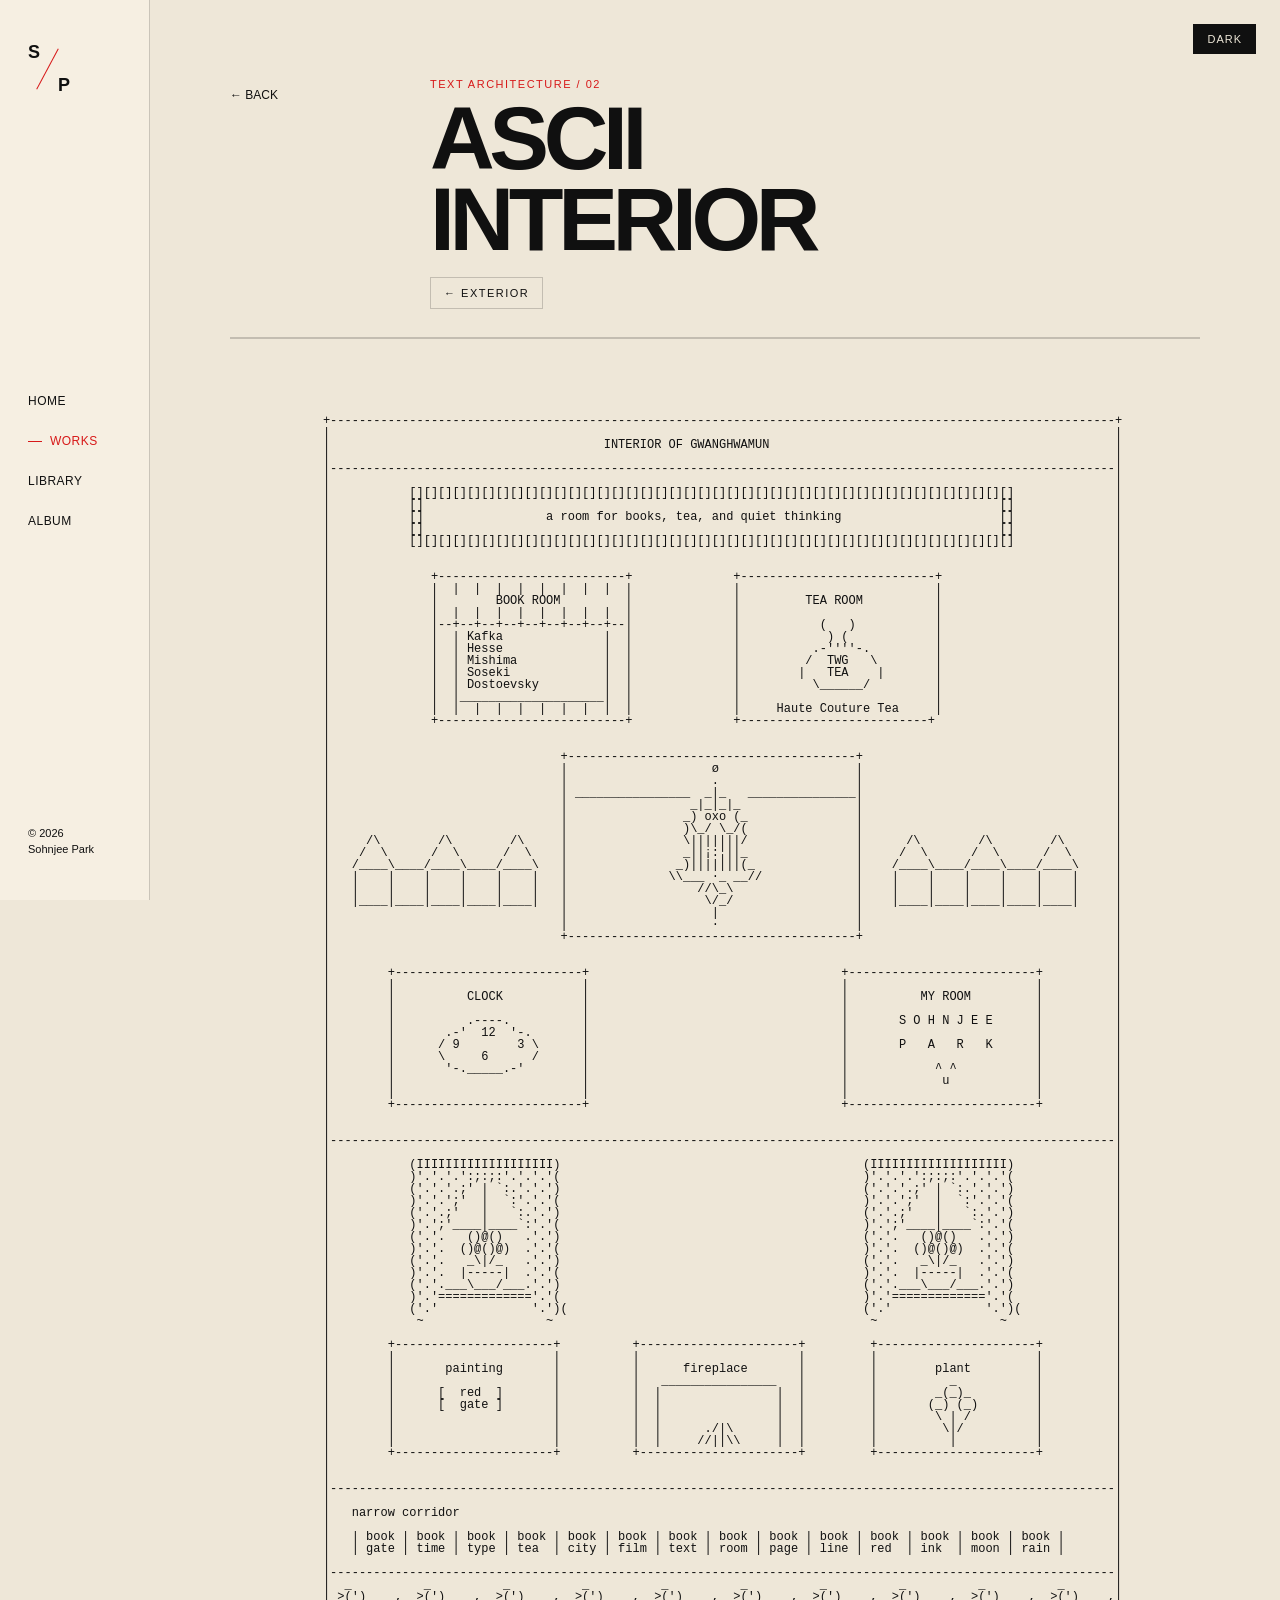
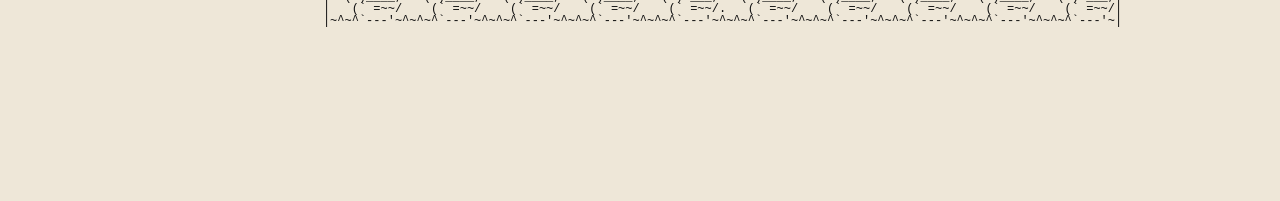
==== commit 170d77df: "Change title and update ASCII art sections" ====
--- a/ascii-house.html
+++ b/ascii-house.html
@@ -1,7 +1,7 @@
 <!DOCTYPE html>
 <html lang="ko">
 <head>
-  <title>ASCII Gwanghwamun | Sohnjee Park</title>
+  <title>ASCII Interior | Sohnjee Park</title>
   <meta charset="utf-8" />
   <link rel="stylesheet" href="assets/style.css">
 </head>
@@ -27,65 +27,132 @@
   <p class="copyright">© 2026<br>Sohnjee Park</p>
 </aside>
 
-
   <main class="site-main">
   <div class="page ascii-page">
 
-        <header class="sub-hero">
-        <a class="back" href="index.html">← Back</a>
+    <header class="sub-hero">
+      <a class="back" href="index.html">← Back</a>
 
-        <div>
-            <p class="sub-label">Text Architecture / 01</p>
-            <h1 class="sub-title">ASCII Gwanghwamun</h1>
+      <div>
+        <p class="sub-label">Text Architecture / 02</p>
+        <h1 class="sub-title">ASCII Interior</h1>
 
-            <div class="ascii-nav">
-            <a href="ascii-interior.html">Enter Inside →</a>
-            </div>
+        <div class="ascii-nav">
+          <a href="ascii-house.html">← Exterior</a>
         </div>
-        </header>
+      </div>
+    </header>
 
-    <section class="ascii-full">
-        <div class="ascii-house-wrap ascii-house-wrap">
-      <a class="ascii-switch-link" href="ascii-interior.html">
-  <pre id="ascii-house">
-                                                             /\                          /\                         
-                                                            /  \________________________/  \                        
-                                                           /____\______________________/____\                       
-                                                        __/__________________________________\__                    
-                                                     __/________________________________________\__                 
-                                                  __/______________________________________________\__              
-                                               __/____________________________________________________\__           
-                                            __/__________________________________________________________\__        
-                                            /==============================================================\       
-                                           /______/______/______/______/______/______/______/______/________\      
-                                           \    \      \      \      \      \      \      \      \      /   /       
-                                               \____\______\______\______\______\______\______\______/___/        
-                                               \________________________________________________________/         
-                                                 ||  ||  ||  ||  ||  ||  ||  ||  ||  ||  ||  ||  ||  ||          
-                                                 ||==||==||==||==||==||==||==||==||==||==||==||==||==||          
-                                                 ||  ||  ||  ||  ||  ||  ||  ||  ||  ||  ||  ||  ||  ||          
-                                        _______  ||__||__||__||__||__||__||__||__||__||__||__||__||__||_______   
-                                        /======================================================================\  
-                                       /_________________________________________________________________________\ 
-                                        ||    []      []      []          光化門          []      []      []      ||
-                                        ||                                                                      ||
-                                        ||    ||      ||      ||          ||||          ||      ||      ||      ||
-                                        ||    ||      ||      ||          ||||          ||      ||      ||      ||
-                                        ||____||______||______||__________||||__________||______||______||______||
-                                        |========================================================================|
-                                        |                                                                        |
-                                        |      ██████        ██████        ██████        ██████        ██████    |
-                                        |      █    █        █    █        █    █        █    █        █    █    |
-                                        |      █    █        █    █        █    █        █    █        █    █    |
-                                        |______██████________██████________██████________██████________██████____|
-                                                ||||||        ||||||        ||||||        ||||||        ||||||
-                                                ||||||        ||||||        ||||||        ||||||        ||||||
-</pre>
-</a>
-</div>
+   <section class="ascii-full ascii-interior-section">
+        <div class="ascii-click-wrap ascii-interior-wrap">
+            <a class="ascii-switch-link" href="ascii-house.html">
+  <pre id="ascii-interior" class="ascii-interior-art">
++-------------------------------------------------------------------------------------------------------------+
+|                                                                                                             |
+|                                      INTERIOR OF GWANGHWAMUN                                                |
+|                                                                                                             |
+|-------------------------------------------------------------------------------------------------------------|
+|                                                                                                             |
+|           [][][][][][][][][][][][][][][][][][][][][][][][][][][][][][][][][][][][][][][][][][]              |
+|           []                                                                                []              |
+|           []                 a room for books, tea, and quiet thinking                      []              |
+|           []                                                                                []              |
+|           [][][][][][][][][][][][][][][][][][][][][][][][][][][][][][][][][][][][][][][][][][]              |
+|                                                                                                             |
+|                                                                                                             |
+|              +--------------------------+              +---------------------------+                        |
+|              |  |  |  |  |  |  |  |  |  |              |                           |                        |
+|              |        BOOK ROOM         |              |         TEA ROOM          |                        |
+|              |  |  |  |  |  |  |  |  |  |              |                           |                        |
+|              |--+--+--+--+--+--+--+--+--|              |           (   )           |                        |
+|              |  | Kafka              |  |              |            ) (            |                        |
+|              |  | Hesse              |  |              |          .-''''-.         |                        |
+|              |  | Mishima            |  |              |         /  TWG   \        |                        |
+|              |  | Soseki             |  |              |        |   TEA    |       |                        |
+|              |  | Dostoevsky         |  |              |          \______/         |                        |
+|              |  |____________________|  |              |                           |                        |
+|              |  |  |  |  |  |  |  |  |  |              |     Haute Couture Tea     |                        |
+|              +--------------------------+              +--------------------------+                         |
+|                                                                                                             |
+|                                                                                                             |
+|                                +----------------------------------------+                                   |
+|                                |                    ø                   |                                   |
+|                                |                    .                   |                                   |
+|                                | ________________  _|_   _______________|                                   |
+|                                |                 _|_|_|_                |                                   |
+|                                |                _) oxo (_               |                                   |
+|                                |                )\_/ \_/(               |                                   |
+|     /\        /\        /\     |                \|||||||/               |      /\        /\        /\       |
+|    /  \      /  \      /  \    |                _||¡:¦||_               |     /  \      /  \      /  \      |
+|   /____\____/____\____/____\   |               _)|||||||(_              |    /____\____/____\____/____\     |
+|   |    |    |    |    |    |   |              \\___ ·_ __//             |    |    |    |    |    |    |     |
+|   |    |    |    |    |    |   |                  //\_\                 |    |    |    |    |    |    |     |
+|   |____|____|____|____|____|   |                   \/_/                 |    |____|____|____|____|____|     |
+|                                |                    |                   |                                   |
+|                                |                    ·                   |                                   |
+|                                +----------------------------------------+                                   |
+|                                                                                                             |
+|                                                                                                             |
+|        +--------------------------+                                   +--------------------------+          |
+|        |                          |                                   |                          |          |
+|        |          CLOCK           |                                   |          MY ROOM         |          |
+|        |                          |                                   |                          |          |
+|        |          .----.          |                                   |       S O H N J E E      |          |
+|        |       .-'  12  '-.       |                                   |                          |          |
+|        |      / 9        3 \      |                                   |       P   A   R   K      |          |
+|        |      \     6      /      |                                   |                          |          |
+|        |       '-._____.-'        |                                   |            ^ ^           |          |
+|        |                          |                                   |             u            |          |
+|        |                          |                                   |                          |          |
+|        +--------------------------+                                   +--------------------------+          |
+|                                                                                                             |
+|                                                                                                             |
+|-------------------------------------------------------------------------------------------------------------|
+|                                                                                                             |
+|           (IIIIIIIIIIIIIIIIIII)                                          (IIIIIIIIIIIIIIIIIII)              |
+|           )'.'.'.':;:;:'.'.'.'(                                          )'.'.'.':;:;:'.'.'.'(              |
+|           ('.'.'.;' | `:.'.'.')                                          ('.'.'.;' | `:.'.'.')              |
+|           )'.'.';'  |  `:'.'.'(                                          )'.'.';'  |  `:'.'.'(              |
+|           ('.'.;'   |   `:.'.')                                          ('.'.;'   |   `:.'.')              |
+|           )'.';'____|____`:'.'(                                          )'.';'____|____`:'.'(              |
+|           ('.'.   ()@()   .'.')                                          ('.'.   ()@()   .'.')              |
+|           )'.'.  ()@()@)  .'.'(                                          )'.'.  ()@()@)  .'.'(              |
+|           ('.'.   _\|/_   .'.')                                          ('.'.   _\|/_   .'.')              |
+|           )'.'.  |-----|  .'.'(                                          )'.'.  |-----|  .'.'(              |
+|           ('.'.___\___/___.'.')                                          ('.'.___\___/___.'.')              |
+|           )'.'============='.'(                                          )'.'============='.'(              |
+|           ('.'             '.')(                                         ('.'             '.')(             |
+|            ~                 ~                                            ~                 ~               |
+|                                                                                                             |                                                                                                            |
+|        +----------------------+          +----------------------+         +----------------------+          |
+|        |                      |          |                      |         |                      |          |
+|        |       painting       |          |      fireplace       |         |        plant         |          |
+|        |                      |          |   ________________   |         |          _           |          |
+|        |      [  red  ]       |          |  |                |  |         |        _(_)_         |          |
+|        |      [  gate ]       |          |  |                |  |         |       (_) (_)        |          |
+|        |                      |          |  |                |  |         |        \ | /         |          |
+|        |                      |          |  |      ./|\      |  |         |         \|/          |          |
+|        |                      |          |  |     //||\\     |  |         |          |           |          |
+|        +----------------------+          +----------------------+         +----------------------+          |
+|                                                                                                             |
+|                                                                                                             |
+|-------------------------------------------------------------------------------------------------------------|
+|                                                                                                             |
+|   narrow corridor                                                                                           |
+|                                                                                                             |
+|   | book | book | book | book | book | book | book | book | book | book | book | book | book | book |       |
+|   | gate | time | type | tea  | city | film | text | room | page | line | red  | ink  | moon | rain |       |
+|                                                                                                             |
+|-------------------------------------------------------------------------------------------------------------|
+|  _          _          _          _          _          _          _          _          _          _       | 
+| >(')____,  >(')____,  >(')____,  >(')____,  >(') ___,  >(')____,  >(')____,  >(')____,  >(')____,  >(') ___,|
+|   (` =~~/    (` =~~/    (` =~~/    (` =~~/    (` =~~/.   (` =~~/    (` =~~/    (` =~~/    (` =~~/    (` =~~/|
+|~^~^`---'~^~^~^`---'~^~^~^`---'~^~^~^`---'~^~^~^`---'~^~^~^`---'~^~^~^`---'~^~^~^`---'~^~^~^`---'~^~^~^`---'~|
+
+      </pre>
+      </a>
+      </div>
     </section>
-
-
 
     </div>
   </main>
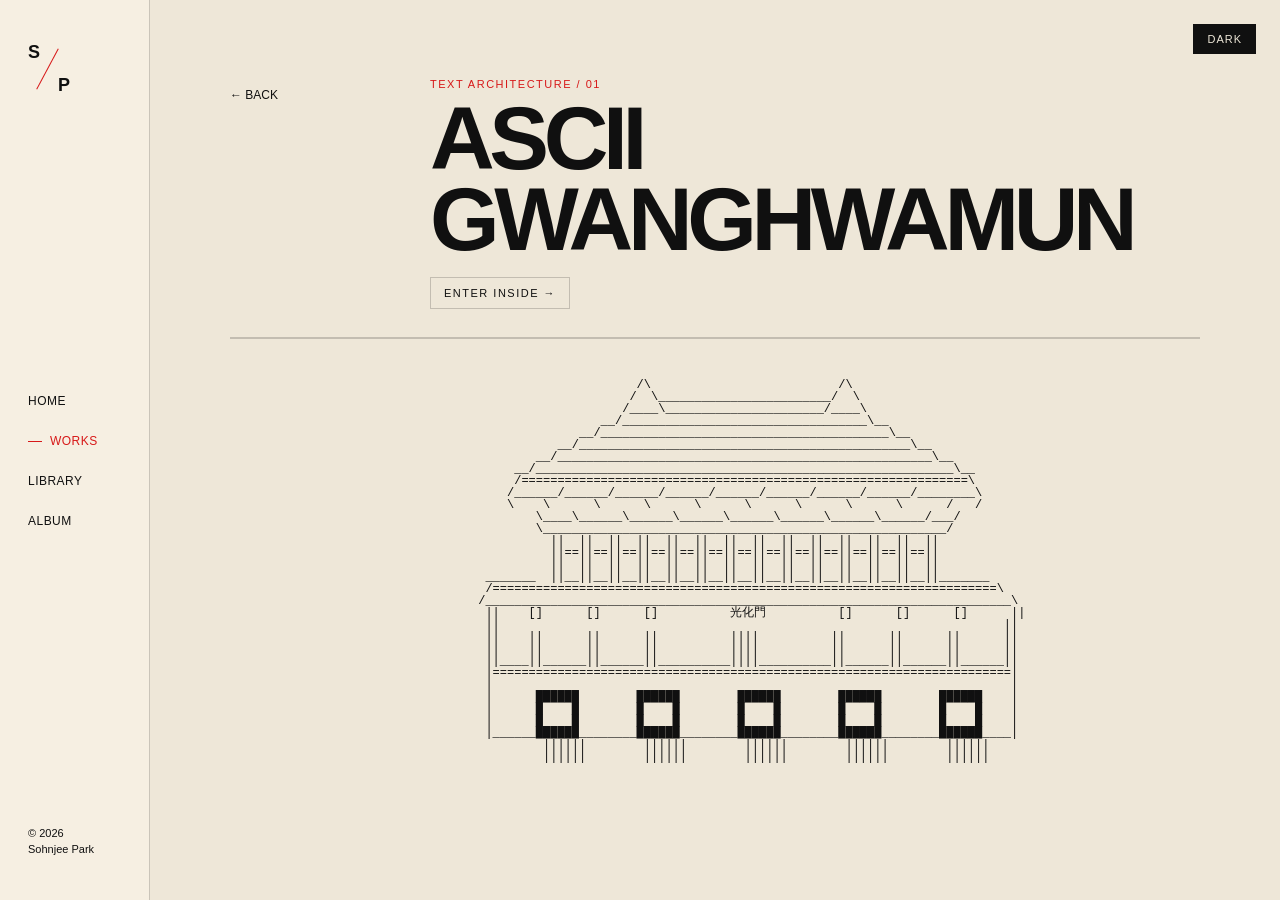
==== commit cfda3df4: "Change title and section headers to Gwanghwamun" ====
--- a/ascii-house.html
+++ b/ascii-house.html
@@ -1,7 +1,7 @@
 <!DOCTYPE html>
 <html lang="ko">
 <head>
-  <title>ASCII Interior | Sohnjee Park</title>
+  <title>ASCII Gwanghwamun | Sohnjee Park</title>
   <meta charset="utf-8" />
   <link rel="stylesheet" href="assets/style.css">
 </head>
@@ -27,132 +27,65 @@
   <p class="copyright">© 2026<br>Sohnjee Park</p>
 </aside>
 
+
   <main class="site-main">
   <div class="page ascii-page">
 
-    <header class="sub-hero">
-      <a class="back" href="index.html">← Back</a>
+        <header class="sub-hero">
+        <a class="back" href="index.html">← Back</a>
 
-      <div>
-        <p class="sub-label">Text Architecture / 02</p>
-        <h1 class="sub-title">ASCII Interior</h1>
+        <div>
+            <p class="sub-label">Text Architecture / 01</p>
+            <h1 class="sub-title">ASCII Gwanghwamun</h1>
 
-        <div class="ascii-nav">
-          <a href="ascii-house.html">← Exterior</a>
+            <div class="ascii-nav">
+            <a href="ascii-interior.html">Enter Inside →</a>
+            </div>
         </div>
-      </div>
-    </header>
+        </header>
 
-   <section class="ascii-full ascii-interior-section">
-        <div class="ascii-click-wrap ascii-interior-wrap">
-            <a class="ascii-switch-link" href="ascii-house.html">
-  <pre id="ascii-interior" class="ascii-interior-art">
-+-------------------------------------------------------------------------------------------------------------+
-|                                                                                                             |
-|                                      INTERIOR OF GWANGHWAMUN                                                |
-|                                                                                                             |
-|-------------------------------------------------------------------------------------------------------------|
-|                                                                                                             |
-|           [][][][][][][][][][][][][][][][][][][][][][][][][][][][][][][][][][][][][][][][][][]              |
-|           []                                                                                []              |
-|           []                 a room for books, tea, and quiet thinking                      []              |
-|           []                                                                                []              |
-|           [][][][][][][][][][][][][][][][][][][][][][][][][][][][][][][][][][][][][][][][][][]              |
-|                                                                                                             |
-|                                                                                                             |
-|              +--------------------------+              +---------------------------+                        |
-|              |  |  |  |  |  |  |  |  |  |              |                           |                        |
-|              |        BOOK ROOM         |              |         TEA ROOM          |                        |
-|              |  |  |  |  |  |  |  |  |  |              |                           |                        |
-|              |--+--+--+--+--+--+--+--+--|              |           (   )           |                        |
-|              |  | Kafka              |  |              |            ) (            |                        |
-|              |  | Hesse              |  |              |          .-''''-.         |                        |
-|              |  | Mishima            |  |              |         /  TWG   \        |                        |
-|              |  | Soseki             |  |              |        |   TEA    |       |                        |
-|              |  | Dostoevsky         |  |              |          \______/         |                        |
-|              |  |____________________|  |              |                           |                        |
-|              |  |  |  |  |  |  |  |  |  |              |     Haute Couture Tea     |                        |
-|              +--------------------------+              +--------------------------+                         |
-|                                                                                                             |
-|                                                                                                             |
-|                                +----------------------------------------+                                   |
-|                                |                    ø                   |                                   |
-|                                |                    .                   |                                   |
-|                                | ________________  _|_   _______________|                                   |
-|                                |                 _|_|_|_                |                                   |
-|                                |                _) oxo (_               |                                   |
-|                                |                )\_/ \_/(               |                                   |
-|     /\        /\        /\     |                \|||||||/               |      /\        /\        /\       |
-|    /  \      /  \      /  \    |                _||¡:¦||_               |     /  \      /  \      /  \      |
-|   /____\____/____\____/____\   |               _)|||||||(_              |    /____\____/____\____/____\     |
-|   |    |    |    |    |    |   |              \\___ ·_ __//             |    |    |    |    |    |    |     |
-|   |    |    |    |    |    |   |                  //\_\                 |    |    |    |    |    |    |     |
-|   |____|____|____|____|____|   |                   \/_/                 |    |____|____|____|____|____|     |
-|                                |                    |                   |                                   |
-|                                |                    ·                   |                                   |
-|                                +----------------------------------------+                                   |
-|                                                                                                             |
-|                                                                                                             |
-|        +--------------------------+                                   +--------------------------+          |
-|        |                          |                                   |                          |          |
-|        |          CLOCK           |                                   |          MY ROOM         |          |
-|        |                          |                                   |                          |          |
-|        |          .----.          |                                   |       S O H N J E E      |          |
-|        |       .-'  12  '-.       |                                   |                          |          |
-|        |      / 9        3 \      |                                   |       P   A   R   K      |          |
-|        |      \     6      /      |                                   |                          |          |
-|        |       '-._____.-'        |                                   |            ^ ^           |          |
-|        |                          |                                   |             u            |          |
-|        |                          |                                   |                          |          |
-|        +--------------------------+                                   +--------------------------+          |
-|                                                                                                             |
-|                                                                                                             |
-|-------------------------------------------------------------------------------------------------------------|
-|                                                                                                             |
-|           (IIIIIIIIIIIIIIIIIII)                                          (IIIIIIIIIIIIIIIIIII)              |
-|           )'.'.'.':;:;:'.'.'.'(                                          )'.'.'.':;:;:'.'.'.'(              |
-|           ('.'.'.;' | `:.'.'.')                                          ('.'.'.;' | `:.'.'.')              |
-|           )'.'.';'  |  `:'.'.'(                                          )'.'.';'  |  `:'.'.'(              |
-|           ('.'.;'   |   `:.'.')                                          ('.'.;'   |   `:.'.')              |
-|           )'.';'____|____`:'.'(                                          )'.';'____|____`:'.'(              |
-|           ('.'.   ()@()   .'.')                                          ('.'.   ()@()   .'.')              |
-|           )'.'.  ()@()@)  .'.'(                                          )'.'.  ()@()@)  .'.'(              |
-|           ('.'.   _\|/_   .'.')                                          ('.'.   _\|/_   .'.')              |
-|           )'.'.  |-----|  .'.'(                                          )'.'.  |-----|  .'.'(              |
-|           ('.'.___\___/___.'.')                                          ('.'.___\___/___.'.')              |
-|           )'.'============='.'(                                          )'.'============='.'(              |
-|           ('.'             '.')(                                         ('.'             '.')(             |
-|            ~                 ~                                            ~                 ~               |
-|                                                                                                             |                                                                                                            |
-|        +----------------------+          +----------------------+         +----------------------+          |
-|        |                      |          |                      |         |                      |          |
-|        |       painting       |          |      fireplace       |         |        plant         |          |
-|        |                      |          |   ________________   |         |          _           |          |
-|        |      [  red  ]       |          |  |                |  |         |        _(_)_         |          |
-|        |      [  gate ]       |          |  |                |  |         |       (_) (_)        |          |
-|        |                      |          |  |                |  |         |        \ | /         |          |
-|        |                      |          |  |      ./|\      |  |         |         \|/          |          |
-|        |                      |          |  |     //||\\     |  |         |          |           |          |
-|        +----------------------+          +----------------------+         +----------------------+          |
-|                                                                                                             |
-|                                                                                                             |
-|-------------------------------------------------------------------------------------------------------------|
-|                                                                                                             |
-|   narrow corridor                                                                                           |
-|                                                                                                             |
-|   | book | book | book | book | book | book | book | book | book | book | book | book | book | book |       |
-|   | gate | time | type | tea  | city | film | text | room | page | line | red  | ink  | moon | rain |       |
-|                                                                                                             |
-|-------------------------------------------------------------------------------------------------------------|
-|  _          _          _          _          _          _          _          _          _          _       | 
-| >(')____,  >(')____,  >(')____,  >(')____,  >(') ___,  >(')____,  >(')____,  >(')____,  >(')____,  >(') ___,|
-|   (` =~~/    (` =~~/    (` =~~/    (` =~~/    (` =~~/.   (` =~~/    (` =~~/    (` =~~/    (` =~~/    (` =~~/|
-|~^~^`---'~^~^~^`---'~^~^~^`---'~^~^~^`---'~^~^~^`---'~^~^~^`---'~^~^~^`---'~^~^~^`---'~^~^~^`---'~^~^~^`---'~|
+    <section class="ascii-full">
+        <div class="ascii-house-wrap ascii-house-wrap">
+      <a class="ascii-switch-link" href="ascii-interior.html">
+  <pre id="ascii-house">
+                                                             /\                          /\                         
+                                                            /  \________________________/  \                        
+                                                           /____\______________________/____\                       
+                                                        __/__________________________________\__                    
+                                                     __/________________________________________\__                 
+                                                  __/______________________________________________\__              
+                                               __/____________________________________________________\__           
+                                            __/__________________________________________________________\__        
+                                            /==============================================================\       
+                                           /______/______/______/______/______/______/______/______/________\      
+                                           \    \      \      \      \      \      \      \      \      /   /       
+                                               \____\______\______\______\______\______\______\______/___/        
+                                               \________________________________________________________/         
+                                                 ||  ||  ||  ||  ||  ||  ||  ||  ||  ||  ||  ||  ||  ||          
+                                                 ||==||==||==||==||==||==||==||==||==||==||==||==||==||          
+                                                 ||  ||  ||  ||  ||  ||  ||  ||  ||  ||  ||  ||  ||  ||          
+                                        _______  ||__||__||__||__||__||__||__||__||__||__||__||__||__||_______   
+                                        /======================================================================\  
+                                       /_________________________________________________________________________\ 
+                                        ||    []      []      []          光化門          []      []      []      ||
+                                        ||                                                                      ||
+                                        ||    ||      ||      ||          ||||          ||      ||      ||      ||
+                                        ||    ||      ||      ||          ||||          ||      ||      ||      ||
+                                        ||____||______||______||__________||||__________||______||______||______||
+                                        |========================================================================|
+                                        |                                                                        |
+                                        |      ██████        ██████        ██████        ██████        ██████    |
+                                        |      █    █        █    █        █    █        █    █        █    █    |
+                                        |      █    █        █    █        █    █        █    █        █    █    |
+                                        |______██████________██████________██████________██████________██████____|
+                                                ||||||        ||||||        ||||||        ||||||        ||||||
+                                                ||||||        ||||||        ||||||        ||||||        ||||||
+</pre>
+</a>
+</div>
+    </section>
 
-      </pre>
-      </a>
-      </div>
-    </section>
+
 
     </div>
   </main>
